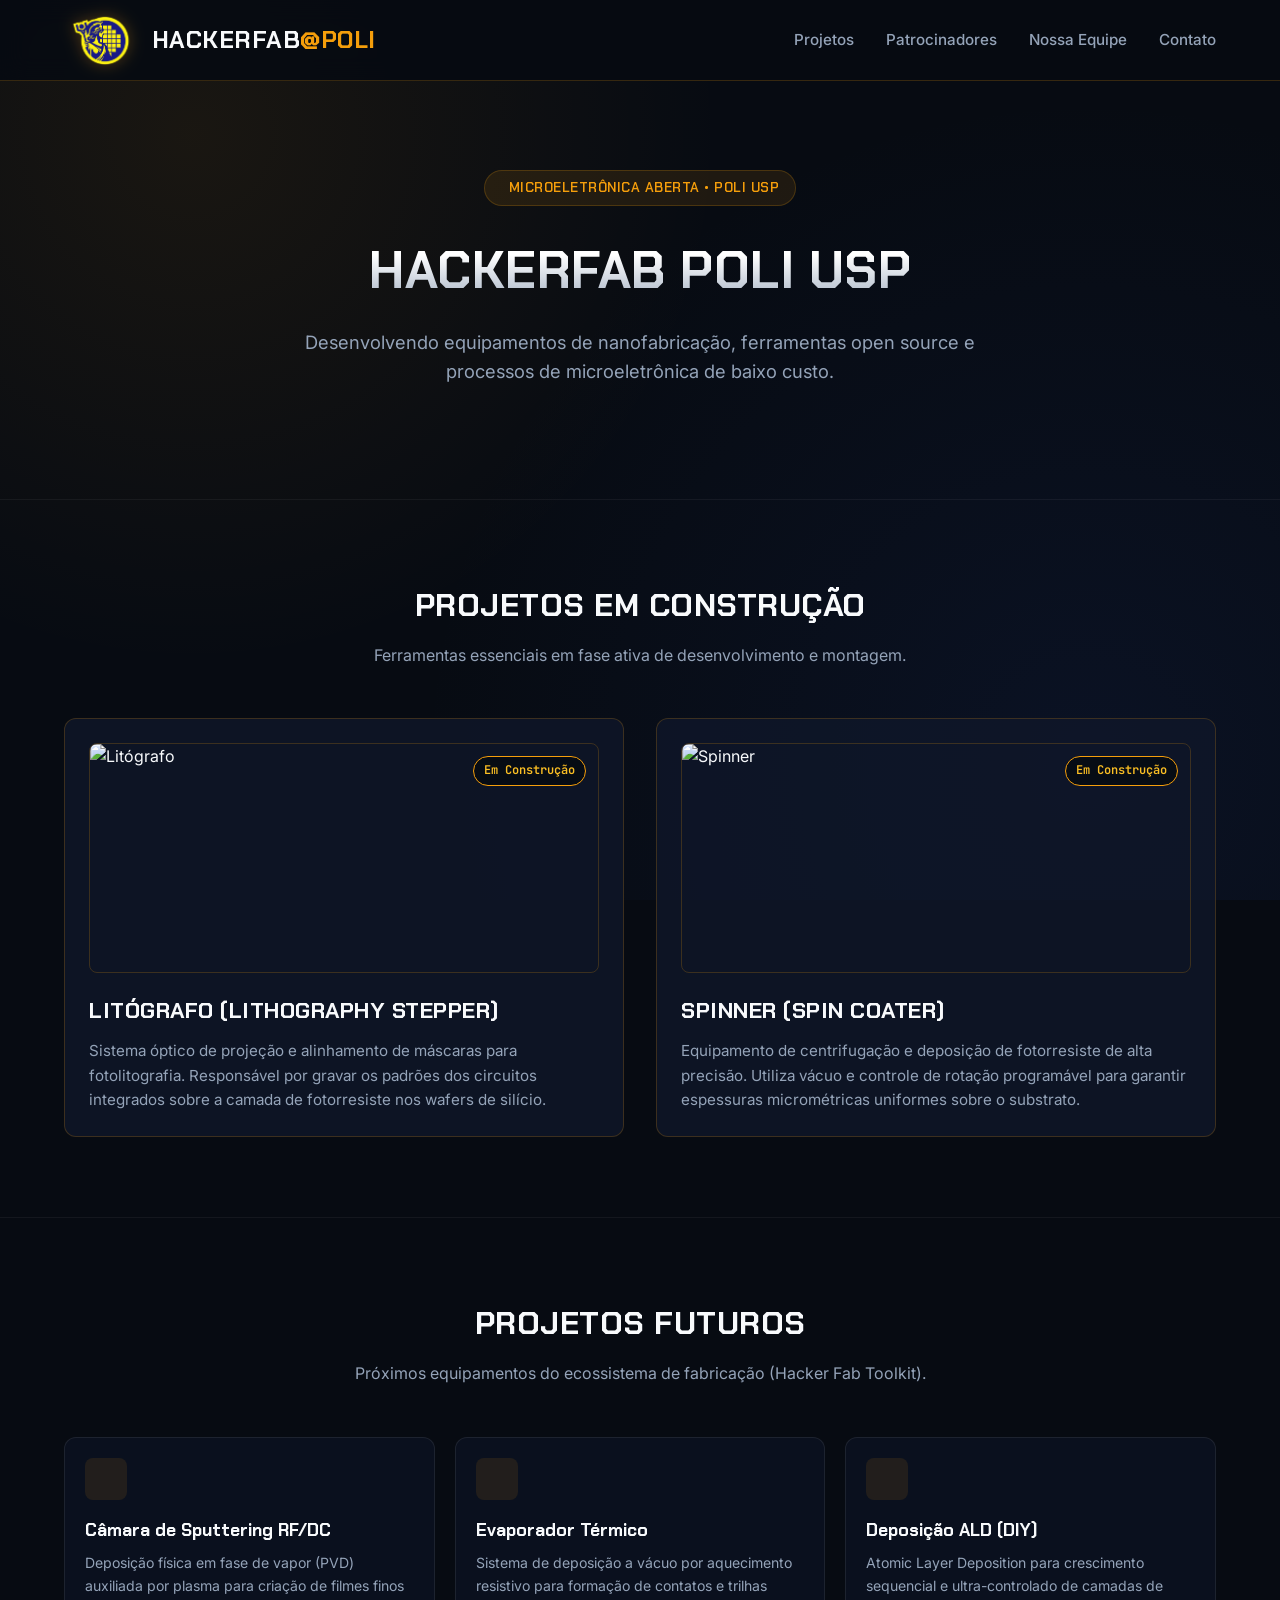
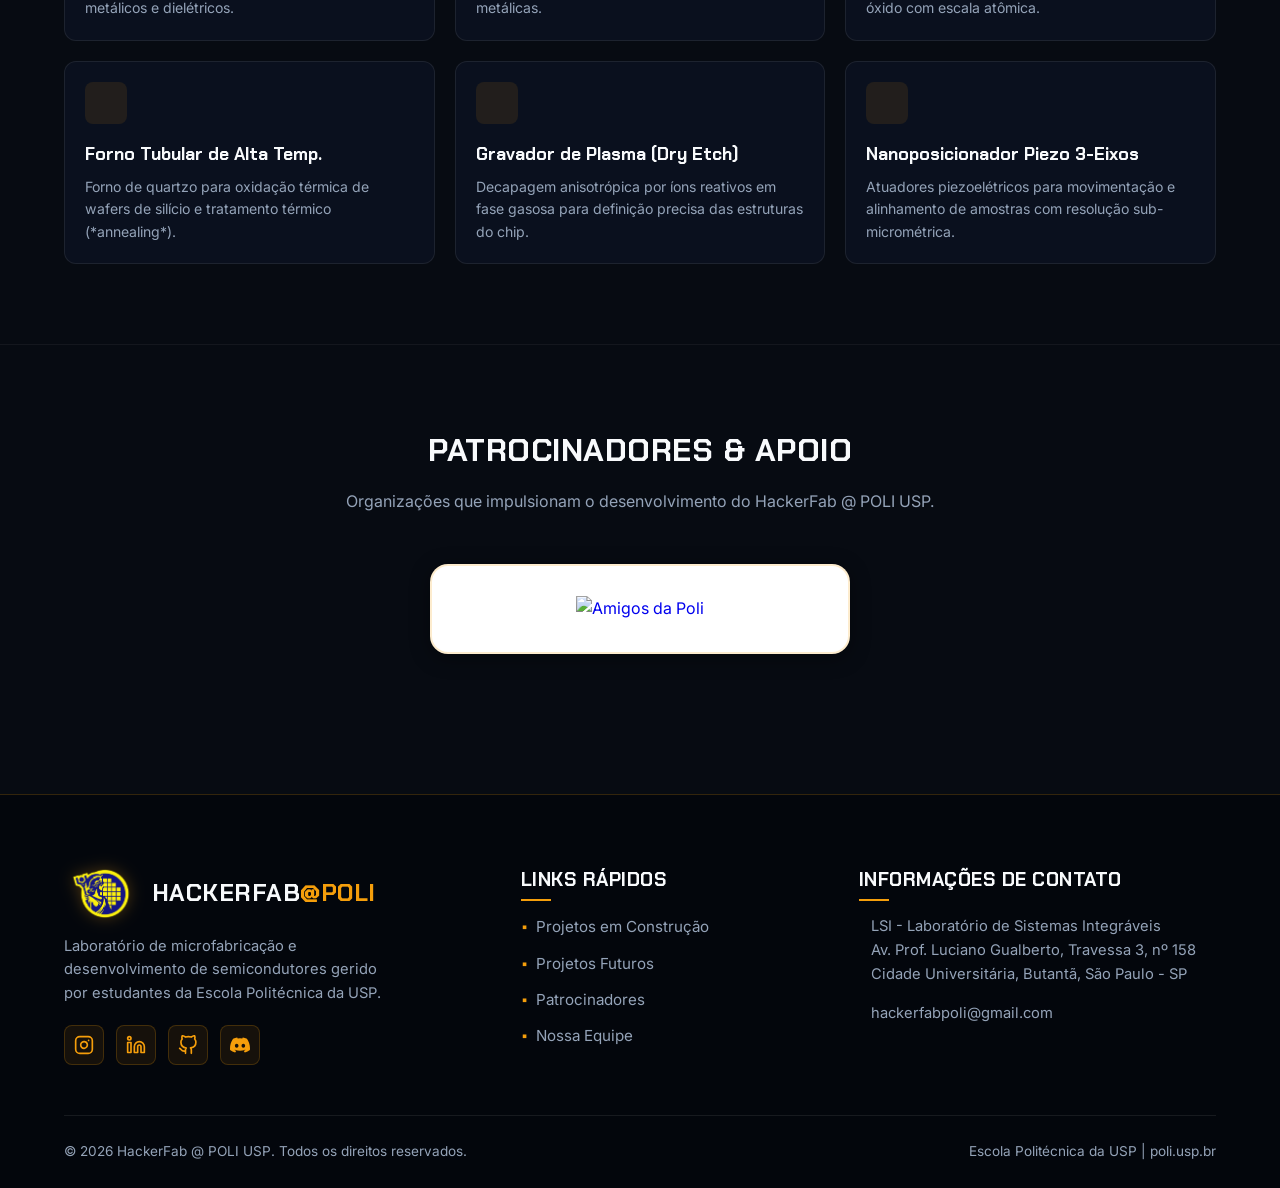
==== index.html @ ddbb8c09 "Add files via upload" ====
<!DOCTYPE html>
<html lang="pt-BR">
<head>
    <meta charset="UTF-8">
    <meta name="viewport" content="width=device-width, initial-scale=1.0">
    <title>HackerFab @ POLI USP | Microeletrônica Aberta</title>

    <!-- Fontes do Google: Chakra Petch + Inter + JetBrains Mono -->
    <link rel="preconnect" href="https://fonts.googleapis.com">
    <link rel="preconnect" href="https://fonts.gstatic.com" crossorigin>
    <link href="https://fonts.googleapis.com/css2?family=Chakra+Petch:wght@500;600;700&family=Inter:wght@300;400;500;600;700&family=JetBrains+Mono:wght@400;600&display=swap" rel="stylesheet">

    <!-- Lucide Icons (para ícones gerais) -->
    <script src="https://unpkg.com/lucide@latest"></script>

    <style>
        :root {
            --bg-primary: #070b12;
            --bg-card: rgba(15, 23, 42, 0.8);
            --bg-card-hover: rgba(26, 38, 61, 0.95);
            --gold-primary: #f59e0b;
            --gold-light: #fbbf24;
            --gold-glow: rgba(245, 158, 11, 0.25);
            --text-main: #f8fafc;
            --text-muted: #94a3b8;
            --border-color: rgba(245, 158, 11, 0.2);
            --border-bright: rgba(245, 158, 11, 0.6);
            --radius: 12px;
            --font-mono: 'JetBrains Mono', monospace;
        }

        .hero-title, .logo-text, .section-title, .card-title, .badge, .footer-title {
            font-family: 'Chakra Petch', sans-serif !important;
            text-transform: uppercase;
            letter-spacing: 0.5px;
        }

        * {
            margin: 0;
            padding: 0;
            box-sizing: border-box;
            scroll-behavior: smooth;
        }

        body {
            background-color: var(--bg-primary);
            color: var(--text-main);
            font-family: 'Inter', sans-serif;
            line-height: 1.6;
            overflow-x: hidden;
            background-image: 
                radial-gradient(circle at 15% 15%, rgba(245, 158, 11, 0.08) 0%, transparent 40%),
                radial-gradient(circle at 85% 85%, rgba(30, 58, 138, 0.15) 0%, transparent 50%);
            background-attachment: fixed;
        }

        .container {
            max-width: 1200px;
            margin: 0 auto;
            padding: 0 24px;
        }

        /* Header e Navbar */
        header {
            position: fixed;
            top: 0;
            left: 0;
            right: 0;
            z-index: 9999;
            background: rgba(7, 11, 18, 0.95);
            backdrop-filter: blur(12px);
            border-bottom: 1px solid var(--border-color);
        }

        nav {
            display: flex;
            justify-content: space-between;
            align-items: center;
            height: 80px;
        }

        .logo-text {
            font-size: 1.5rem;
            font-weight: 700;
            color: var(--text-main);
            text-decoration: none;
            display: flex;
            align-items: center;
            gap: 12px;
        }

        .logo-img {
            height: 56px;
            width: auto;
            object-fit: contain;
            mix-blend-mode: screen;
            filter: drop-shadow(0 0 8px rgba(245, 158, 11, 0.3));
        }

        .brand-name {
            display: inline-flex;
            align-items: center;
            white-space: nowrap;
        }

        .brand-name span { 
            color: var(--gold-primary); 
        }

        .nav-links {
            display: flex;
            gap: 32px;
            list-style: none;
        }

        .nav-links a {
            color: var(--text-muted);
            text-decoration: none;
            font-weight: 500;
            font-size: 0.95rem;
            transition: color 0.3s;
        }

        .nav-links a:hover, .nav-links a.active {
            color: var(--gold-primary);
        }

        .mobile-toggle {
            display: none;
            background: rgba(245, 158, 11, 0.1);
            border: 1px solid var(--border-color);
            color: var(--gold-primary);
            padding: 8px 12px;
            border-radius: 6px;
            cursor: pointer;
        }

        /* Hero */
        .hero {
            padding: 170px 0 80px;
            text-align: center;
        }

        .badge {
            display: inline-flex;
            align-items: center;
            gap: 8px;
            padding: 6px 16px;
            background: rgba(245, 158, 11, 0.1);
            border: 1px solid var(--border-color);
            border-radius: 50px;
            color: var(--gold-primary);
            font-size: 0.85rem;
            font-weight: 600;
            margin-bottom: 24px;
        }

        .hero-title {
            font-size: 3.2rem;
            font-weight: 700;
            margin-bottom: 16px;
            background: linear-gradient(180deg, #ffffff 30%, #94a3b8 100%);
            -webkit-background-clip: text;
            -webkit-text-fill-color: transparent;
        }

        .hero-subtitle {
            font-size: 1.15rem;
            color: var(--text-muted);
            max-width: 700px;
            margin: 0 auto 32px;
        }

        /* Seções */
        .section {
            padding: 80px 0;
            border-top: 1px solid rgba(255, 255, 255, 0.05);
        }

        .section-header {
            text-align: center;
            margin-bottom: 50px;
        }

        .section-title {
            font-size: 2rem;
            color: var(--text-main);
            margin-bottom: 12px;
        }

        /* Projetos em Construção */
        .projects-grid {
            display: grid;
            grid-template-columns: repeat(auto-fit, minmax(360px, 1fr));
            gap: 32px;
        }

        .project-card {
            background: var(--bg-card);
            border: 1px solid var(--border-color);
            border-radius: var(--radius);
            padding: 24px;
            transition: all 0.3s ease;
            display: flex;
            flex-direction: column;
        }

        .project-card:hover {
            border-color: var(--gold-primary);
            transform: translateY(-5px);
            background: var(--bg-card-hover);
            box-shadow: 0 10px 30px rgba(0, 0, 0, 0.5), 0 0 15px rgba(245, 158, 11, 0.15);
        }

        .project-img-wrapper {
            width: 100%;
            height: 230px;
            border-radius: 8px;
            overflow: hidden;
            margin-bottom: 20px;
            border: 1px solid var(--border-color);
            position: relative;
        }

        .project-img {
            width: 100%;
            height: 100%;
            object-fit: cover;
            transition: transform 0.4s ease;
        }

        .project-card:hover .project-img {
            transform: scale(1.06);
        }

        .status-tag {
            position: absolute;
            top: 12px;
            right: 12px;
            background: rgba(7, 11, 18, 0.85);
            backdrop-filter: blur(8px);
            border: 1px solid var(--gold-primary);
            color: var(--gold-light);
            font-size: 0.75rem;
            font-weight: 600;
            padding: 4px 10px;
            border-radius: 20px;
            font-family: var(--font-mono);
        }

        .card-title {
            font-size: 1.4rem;
            color: var(--text-main);
            margin-bottom: 10px;
        }

        .card-desc {
            color: var(--text-muted);
            font-size: 0.95rem;
            line-height: 1.6;
        }

        /* Projetos Futuros Grid */
        .future-grid {
            display: grid;
            grid-template-columns: repeat(auto-fit, minmax(280px, 1fr));
            gap: 20px;
        }

        .future-card {
            background: rgba(15, 23, 42, 0.5);
            border: 1px solid rgba(255, 255, 255, 0.08);
            border-radius: var(--radius);
            padding: 20px;
            transition: all 0.3s ease;
        }

        .future-card:hover {
            border-color: var(--gold-primary);
            background: var(--bg-card);
            transform: translateY(-3px);
        }

        .future-icon {
            width: 42px;
            height: 42px;
            border-radius: 8px;
            background: rgba(245, 158, 11, 0.1);
            color: var(--gold-primary);
            display: flex;
            align-items: center;
            justify-content: center;
            margin-bottom: 16px;
        }

        .future-card h4 {
            font-size: 1.1rem;
            color: var(--text-main);
            margin-bottom: 8px;
            font-family: 'Chakra Petch', sans-serif;
        }

        .future-card p {
            font-size: 0.88rem;
            color: var(--text-muted);
        }

        /* Seção Patrocinadores */
        .sponsors-container {
            display: flex;
            justify-content: center;
            align-items: center;
        }

        .sponsor-card {
            background: #ffffff;
            border: 2px solid var(--border-color);
            border-radius: 18px;
            padding: 30px 48px;
            display: inline-flex;
            align-items: center;
            justify-content: center;
            text-decoration: none;
            transition: all 0.4s ease;
            box-shadow: 0 4px 20px rgba(0, 0, 0, 0.4);
            max-width: 420px;
            width: 100%;
        }

        .sponsor-card:hover {
            border-color: var(--gold-primary);
            transform: translateY(-6px) scale(1.02);
            box-shadow: 0 12px 35px rgba(245, 158, 11, 0.25);
        }

        .sponsor-logo {
            max-width: 100%;
            height: auto;
            max-height: 100px;
            object-fit: contain;
        }

        /* Rodapé Estilo HackerFab */
        footer {
            border-top: 1px solid var(--border-color);
            background: #03060c;
            padding: 70px 0 25px;
            margin-top: 60px;
            position: relative;
        }

        .footer-grid {
            display: grid;
            grid-template-columns: 1.4fr 1fr 1.2fr;
            gap: 40px;
            margin-bottom: 50px;
        }

        .footer-col .brand-desc {
            color: var(--text-muted);
            font-size: 0.92rem;
            margin-top: 14px;
            max-width: 320px;
            line-height: 1.6;
        }

        /* Botões de Redes Sociais com SVGs */
        .social-links {
            display: flex;
            gap: 12px;
            margin-top: 20px;
        }

        .social-btn {
            display: inline-flex;
            align-items: center;
            justify-content: center;
            width: 40px;
            height: 40px;
            border-radius: 8px;
            background: rgba(245, 158, 11, 0.08);
            border: 1px solid var(--border-color);
            color: var(--gold-primary);
            text-decoration: none;
            transition: all 0.3s ease;
        }

        .social-btn:hover {
            background: var(--gold-primary);
            color: var(--bg-primary);
            border-color: var(--gold-primary);
            transform: translateY(-3px);
            box-shadow: 0 4px 12px var(--gold-glow);
        }

        .social-btn svg {
            width: 20px;
            height: 20px;
        }

        .footer-title {
            font-size: 1.2rem;
            color: var(--text-main);
            margin-bottom: 20px;
            position: relative;
            display: inline-block;
        }

        .footer-title::after {
            content: '';
            position: absolute;
            left: 0;
            bottom: -6px;
            width: 30px;
            height: 2px;
            background: var(--gold-primary);
        }

        .footer-links {
            list-style: none;
            display: flex;
            flex-direction: column;
            gap: 12px;
        }

        .footer-links a {
            color: var(--text-muted);
            text-decoration: none;
            font-size: 0.95rem;
            transition: all 0.2s ease;
            display: flex;
            align-items: center;
            gap: 8px;
        }

        .footer-links a:hover {
            color: var(--gold-light);
            transform: translateX(4px);
        }

        .footer-links .bullet {
            color: var(--gold-primary);
            font-size: 0.8rem;
        }

        .footer-contact-list {
            list-style: none;
            display: flex;
            flex-direction: column;
            gap: 16px;
        }

        .footer-contact-list li {
            display: flex;
            align-items: flex-start;
            gap: 12px;
            color: var(--text-muted);
            font-size: 0.92rem;
        }

        .footer-contact-list i {
            color: var(--gold-primary);
            margin-top: 3px;
            flex-shrink: 0;
        }

        .footer-contact-list a {
            color: var(--text-muted);
            text-decoration: none;
            transition: color 0.2s;
        }

        .footer-contact-list a:hover {
            color: var(--gold-light);
        }

        .footer-bottom {
            padding-top: 25px;
            border-top: 1px solid rgba(255, 255, 255, 0.08);
            display: flex;
            justify-content: space-between;
            align-items: center;
            color: var(--text-muted);
            font-size: 0.85rem;
            flex-wrap: wrap;
            gap: 12px;
        }

        .footer-bottom a {
            color: var(--text-muted);
            text-decoration: none;
            transition: color 0.2s;
        }

        .footer-bottom a:hover {
            color: var(--gold-primary);
        }

        @media (max-width: 900px) {
            .footer-grid {
                grid-template-columns: 1fr;
                gap: 36px;
            }
            .footer-bottom {
                flex-direction: column;
                text-align: center;
            }
        }

        @media (max-width: 768px) {
            .hero-title { font-size: 2.2rem; }
            .mobile-toggle { display: flex; }
            .projects-grid { grid-template-columns: 1fr; }
            .nav-links {
                display: none;
                position: absolute;
                top: 80px;
                left: 0;
                right: 0;
                background: rgba(7, 11, 18, 0.98);
                border-bottom: 1px solid var(--border-color);
                flex-direction: column;
                padding: 24px;
                gap: 20px;
                text-align: center;
            }
            .nav-links.active { display: flex; }
        }
    </style>
</head>
<body>

    <!-- Header / Navbar -->
    <header>
        <div class="container">
            <nav>
                <a href="index.html" class="logo-text">
                    <img src="logo.png" alt="HackerFab Logo" class="logo-img">
                    <span class="brand-name">HACKERFAB<span>@POLI</span></span>
                </a>

                <button class="mobile-toggle" id="mobileToggle" aria-label="Abrir menu">
                    <i data-lucide="menu"></i>
                </button>

                <ul class="nav-links" id="navLinks">
                    <li><a href="#projetos">Projetos</a></li>
                    <li><a href="#patrocinadores">Patrocinadores</a></li>
                    <li><a href="equipe.html">Nossa Equipe</a></li>
                    <li><a href="#contato">Contato</a></li>
                </ul>
            </nav>
        </div>
    </header>

    <!-- Hero -->
    <section class="hero">
        <div class="container">
            <div class="badge">
                <i data-lucide="cpu" size="16"></i> Microeletrônica Aberta • Poli USP
            </div>
            <h1 class="hero-title">HACKERFAB POLI USP</h1>
            <p class="hero-subtitle">
                Desenvolvendo equipamentos de nanofabricação, ferramentas open source e processos de microeletrônica de baixo custo.
            </p>
        </div>
    </section>

    <!-- Seção: Projetos em Construção -->
    <section class="section" id="projetos">
        <div class="container">
            <div class="section-header">
                <h2 class="section-title">Projetos em Construção</h2>
                <p style="color: var(--text-muted);">Ferramentas essenciais em fase ativa de desenvolvimento e montagem.</p>
            </div>

            <div class="projects-grid">
                <!-- Litógrafo -->
                <div class="project-card">
                    <div class="project-img-wrapper">
                        <span class="status-tag">Em Construção</span>
                        <img src="https://images.unsplash.com/photo-1518770660439-4636190af475?auto=format&fit=crop&w=800&q=80" alt="Litógrafo" class="project-img">
                    </div>
                    <h3 class="card-title">Litógrafo (Lithography Stepper)</h3>
                    <p class="card-desc">
                        Sistema óptico de projeção e alinhamento de máscaras para fotolitografia. Responsável por gravar os padrões dos circuitos integrados sobre a camada de fotorresiste nos wafers de silício.
                    </p>
                </div>

                <!-- Spinner -->
                <div class="project-card">
                    <div class="project-img-wrapper">
                        <span class="status-tag">Em Construção</span>
                        <img src="https://images.unsplash.com/photo-1581092160607-ee22621dd758?auto=format&fit=crop&w=800&q=80" alt="Spinner" class="project-img">
                    </div>
                    <h3 class="card-title">Spinner (Spin Coater)</h3>
                    <p class="card-desc">
                        Equipamento de centrifugação e deposição de fotorresiste de alta precisão. Utiliza vácuo e controle de rotação programável para garantir espessuras micrométricas uniformes sobre o substrato.
                    </p>
                </div>
            </div>
        </div>
    </section>

    <!-- Seção: Projetos Futuros -->
    <section class="section" id="futuros">
        <div class="container">
            <div class="section-header">
                <h2 class="section-title">Projetos Futuros</h2>
                <p style="color: var(--text-muted);">Próximos equipamentos do ecossistema de fabricação (Hacker Fab Toolkit).</p>
            </div>

            <div class="future-grid">
                <div class="future-card">
                    <div class="future-icon"><i data-lucide="zap"></i></div>
                    <h4>Câmara de Sputtering RF/DC</h4>
                    <p>Deposição física em fase de vapor (PVD) auxiliada por plasma para criação de filmes finos metálicos e dielétricos.</p>
                </div>

                <div class="future-card">
                    <div class="future-icon"><i data-lucide="flame"></i></div>
                    <h4>Evaporador Térmico</h4>
                    <p>Sistema de deposição a vácuo por aquecimento resistivo para formação de contatos e trilhas metálicas.</p>
                </div>

                <div class="future-card">
                    <div class="future-icon"><i data-lucide="layers"></i></div>
                    <h4>Deposição ALD (DIY)</h4>
                    <p>Atomic Layer Deposition para crescimento sequencial e ultra-controlado de camadas de óxido com escala atômica.</p>
                </div>

                <div class="future-card">
                    <div class="future-icon"><i data-lucide="thermometer"></i></div>
                    <h4>Forno Tubular de Alta Temp.</h4>
                    <p>Forno de quartzo para oxidação térmica de wafers de silício e tratamento térmico (*annealing*).</p>
                </div>

                <div class="future-card">
                    <div class="future-icon"><i data-lucide="sparkles"></i></div>
                    <h4>Gravador de Plasma (Dry Etch)</h4>
                    <p>Decapagem anisotrópica por íons reativos em fase gasosa para definição precisa das estruturas do chip.</p>
                </div>

                <div class="future-card">
                    <div class="future-icon"><i data-lucide="move-3d"></i></div>
                    <h4>Nanoposicionador Piezo 3-Eixos</h4>
                    <p>Atuadores piezoelétricos para movimentação e alinhamento de amostras com resolução sub-micrométrica.</p>
                </div>
            </div>
        </div>
    </section>

    <!-- Seção: Patrocinadores -->
    <section class="section" id="patrocinadores">
        <div class="container">
            <div class="section-header">
                <h2 class="section-title">Patrocinadores & Apoio</h2>
                <p style="color: var(--text-muted);">Organizações que impulsionam o desenvolvimento do HackerFab @ POLI USP.</p>
            </div>

            <div class="sponsors-container">
                <a href="https://amigosdapoli.com.br/" target="_blank" rel="noopener noreferrer" class="sponsor-card" title="Visitar site oficial da Amigos da Poli">
                    <img src="https://static.wixstatic.com/media/70b856_aeb27a999985470faaabcd7361647682~mv2.png" alt="Amigos da Poli" class="sponsor-logo">
                </a>
            </div>
        </div>
    </section>

    <!-- Rodapé Estilo HackerFab -->
    <footer id="contato">
        <div class="container">
            <div class="footer-grid">
                <div class="footer-col">
                    <a href="index.html" class="logo-text">
                        <img src="logo.png" alt="HackerFab Logo" class="logo-img">
                        <span class="brand-name">HACKERFAB<span>@POLI</span></span>
                    </a>
                    <p class="brand-desc">
                        Laboratório de microfabricação e desenvolvimento de semicondutores gerido por estudantes da Escola Politécnica da USP.
                    </p>

                    <!-- Botões de Redes Sociais com SVGs diretos -->
                    <div class="social-links">
                        <!-- Instagram -->
                        <a href="https://www.instagram.com/hackerfab_poli" target="_blank" rel="noopener noreferrer" class="social-btn" aria-label="Instagram" title="Instagram">
                            <svg viewBox="0 0 24 24" fill="none" stroke="currentColor" stroke-width="2" stroke-linecap="round" stroke-linejoin="round">
                                <rect x="2" y="2" width="20" height="20" rx="5" ry="5"></rect>
                                <path d="M16 11.37A4 4 0 1 1 12.63 8 4 4 0 0 1 16 11.37z"></path>
                                <line x1="17.5" y1="6.5" x2="17.51" y2="6.5"></line>
                            </svg>
                        </a>

                        <!-- LinkedIn -->
                        <a href="https://linkedin.com" target="_blank" rel="noopener noreferrer" class="social-btn" aria-label="LinkedIn" title="LinkedIn">
                            <svg viewBox="0 0 24 24" fill="none" stroke="currentColor" stroke-width="2" stroke-linecap="round" stroke-linejoin="round">
                                <path d="M16 8a6 6 0 0 1 6 6v7h-4v-7a2 2 0 0 0-2-2 2 2 0 0 0-2 2v7h-4v-7a6 6 0 0 1 6-6z"></path>
                                <rect x="2" y="9" width="4" height="12"></rect>
                                <circle cx="4" cy="4" r="2"></circle>
                            </svg>
                        </a>

                        <!-- GitHub -->
                        <a href="https://github.com/hacker-fab" target="_blank" rel="noopener noreferrer" class="social-btn" aria-label="GitHub" title="GitHub">
                            <svg viewBox="0 0 24 24" fill="none" stroke="currentColor" stroke-width="2" stroke-linecap="round" stroke-linejoin="round">
                                <path d="M9 19c-5 1.5-5-2.5-7-3m14 6v-3.87a3.37 3.37 0 0 0-.94-2.61c3.14-.35 6.44-1.54 6.44-7A5.44 5.44 0 0 0 20 4.77 5.07 5.07 0 0 0 19.91 1S18.73.65 16 2.48a13.38 13.38 0 0 0-7 0C6.27.65 5.09 1 5.09 1A5.07 5.07 0 0 0 5 4.77a5.44 5.44 0 0 0-1.5 3.78c0 5.42 3.3 6.61 6.44 7A3.37 3.37 0 0 0 9 18.13V22"></path>
                            </svg>
                        </a>

                        <!-- Discord -->
                        <a href="https://discord.gg/yFaW3Zs4aP" target="_blank" rel="noopener noreferrer" class="social-btn" aria-label="Discord" title="Discord">
                            <svg viewBox="0 0 24 24" fill="currentColor">
                                <path d="M20.317 4.37a19.791 19.791 0 0 0-4.885-1.515.074.074 0 0 0-.079.037c-.21.375-.444.864-.608 1.25a18.27 18.27 0 0 0-5.487 0 12.64 12.64 0 0 0-.617-1.25.077.077 0 0 0-.079-.037A19.736 19.736 0 0 0 3.677 4.37a.07.07 0 0 0-.032.027C.533 9.046-.32 13.58.099 18.057a.082.082 0 0 0 .031.057 19.9 19.9 0 0 0 5.993 3.03.078.078 0 0 0 .084-.028c.462-.63.874-1.295 1.226-1.994.021-.041.001-.09-.041-.106a13.107 13.107 0 0 1-1.872-.892.077.077 0 0 1-.008-.128 10.2 10.2 0 0 0 .372-.292.074.074 0 0 1 .077-.01c3.928 1.793 8.18 1.793 12.061 0a.074.074 0 0 1 .078.01c.12.098.246.198.373.292a.077.077 0 0 1-.006.127 12.299 12.299 0 0 1-1.873.892.077.077 0 0 0-.041.107c.36.698.772 1.362 1.225 1.993a.076.076 0 0 0 .084.028 19.839 19.839 0 0 0 6.002-3.03.077.077 0 0 0 .032-.054c.5-5.177-.838-9.674-3.549-13.66a.061.061 0 0 0-.031-.028zM8.02 15.33c-1.183 0-2.157-1.085-2.157-2.419 0-1.333.956-2.419 2.157-2.419 1.21 0 2.176 1.096 2.157 2.42 0 1.333-.956 2.418-2.157 2.418zm7.975 0c-1.183 0-2.157-1.085-2.157-2.419 0-1.333.955-2.419 2.157-2.419 1.21 0 2.176 1.096 2.157 2.42 0 1.333-.946 2.418-2.157 2.418z"/>
                            </svg>
                        </a>
                    </div>
                </div>

                <div class="footer-col">
                    <h4 class="footer-title">Links Rápidos</h4>
                    <ul class="footer-links">
                        <li><a href="#projetos"><span class="bullet">▪</span> Projetos em Construção</a></li>
                        <li><a href="#futuros"><span class="bullet">▪</span> Projetos Futuros</a></li>
                        <li><a href="#patrocinadores"><span class="bullet">▪</span> Patrocinadores</a></li>
                        <li><a href="equipe.html"><span class="bullet">▪</span> Nossa Equipe</a></li>
                    </ul>
                </div>

                <div class="footer-col">
                    <h4 class="footer-title">Informações de Contato</h4>
                    <ul class="footer-contact-list">
                        <li>
                            <i data-lucide="map-pin" size="20"></i>
                            <span>
                               LSI - Laboratório de Sistemas Integráveis<br>
                               Av. Prof. Luciano Gualberto, Travessa 3, nº 158<br>
                               Cidade Universitária, Butantã, São Paulo - SP
                            </span>
                        </li>
                        <li>
                            <i data-lucide="mail" size="18"></i>
                            <a href="mailto:hackerfab.poli@usp.br">hackerfabpoli@gmail.com</a>
                        </li>
                    </ul>
                </div>
            </div>

            <div class="footer-bottom">
                <p>© 2026 HackerFab @ POLI USP. Todos os direitos reservados.</p>
                <a href="https://www.poli.usp.br" target="_blank" rel="noopener noreferrer">
                    Escola Politécnica da USP | poli.usp.br
                </a>
            </div>
        </div>
    </footer>

    <script>
        lucide.createIcons();

        const mobileToggle = document.getElementById('mobileToggle');
        const navLinks = document.getElementById('navLinks');

        if (mobileToggle && navLinks) {
            mobileToggle.addEventListener('click', () => {
                navLinks.classList.toggle('active');
            });

            navLinks.querySelectorAll('a').forEach(link => {
                link.addEventListener('click', () => {
                    navLinks.classList.remove('active');
                });
            });
        }
    </script>
</body>
</html>
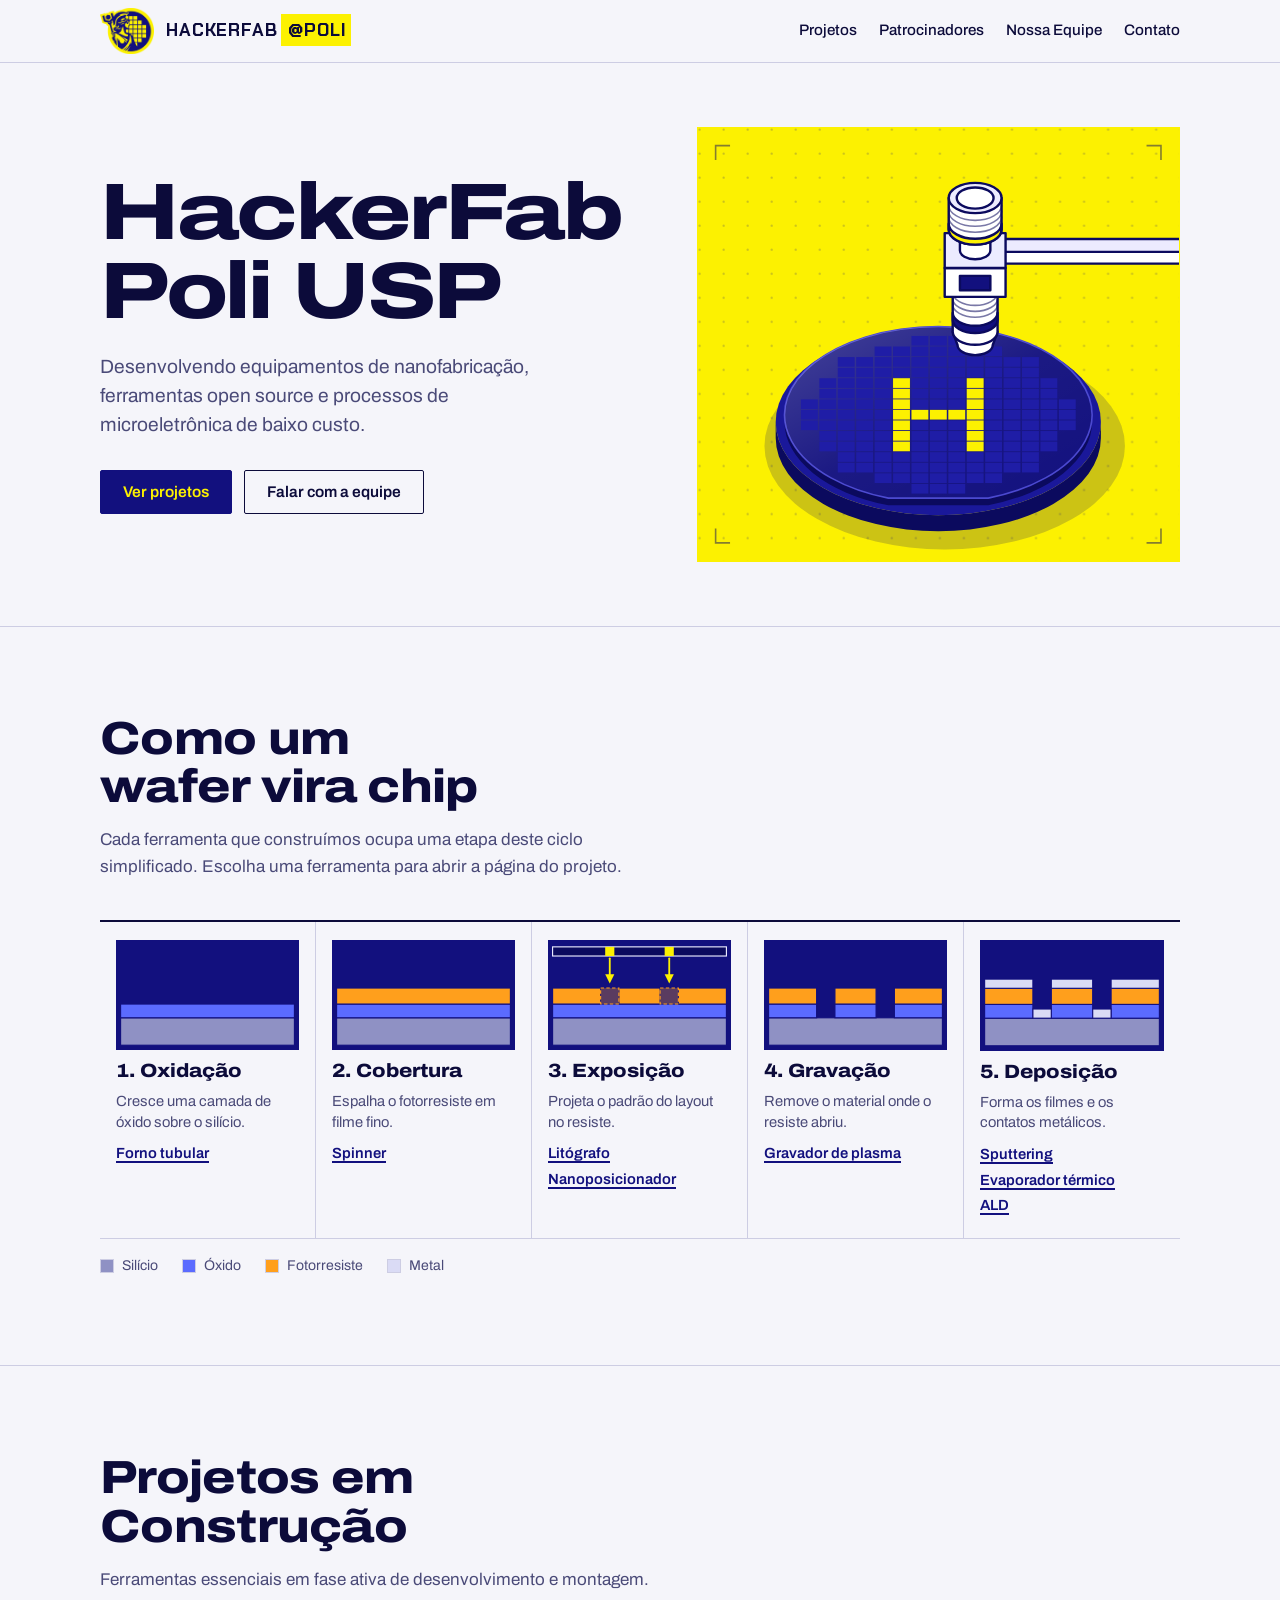
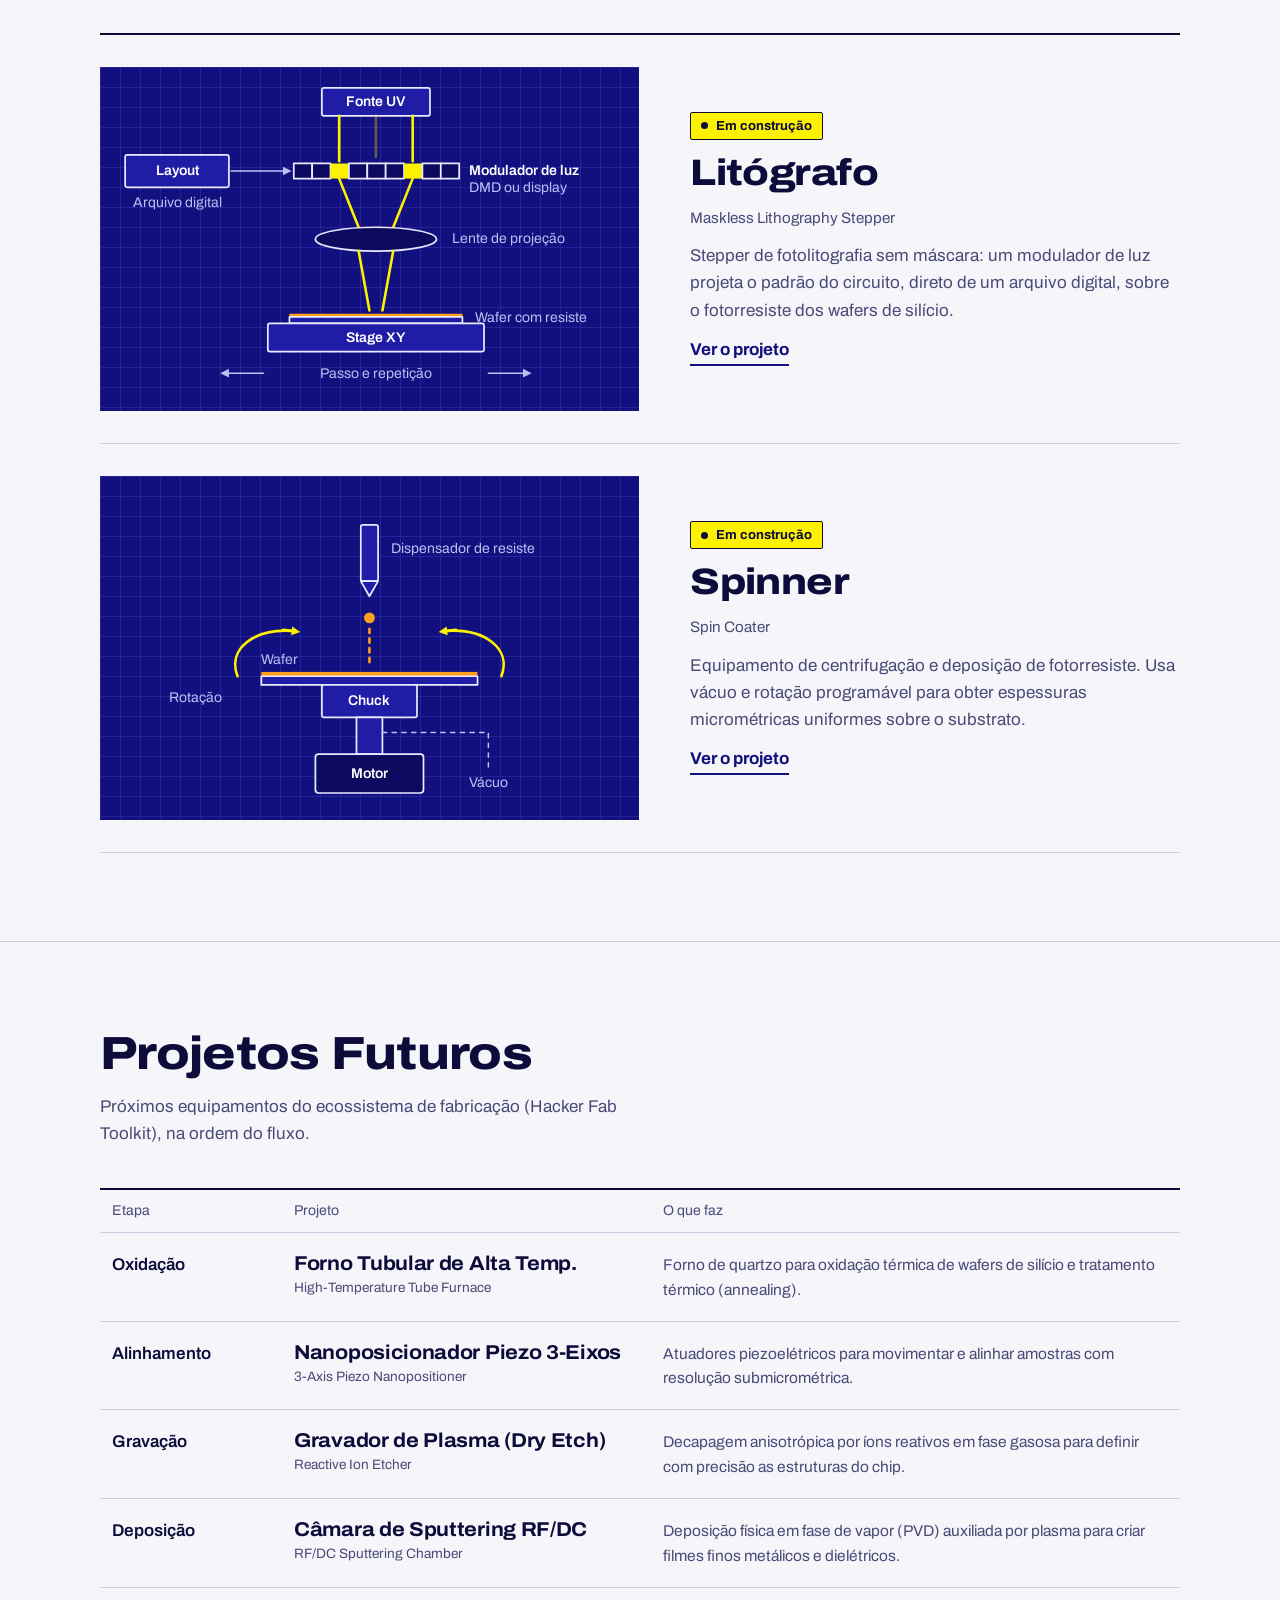
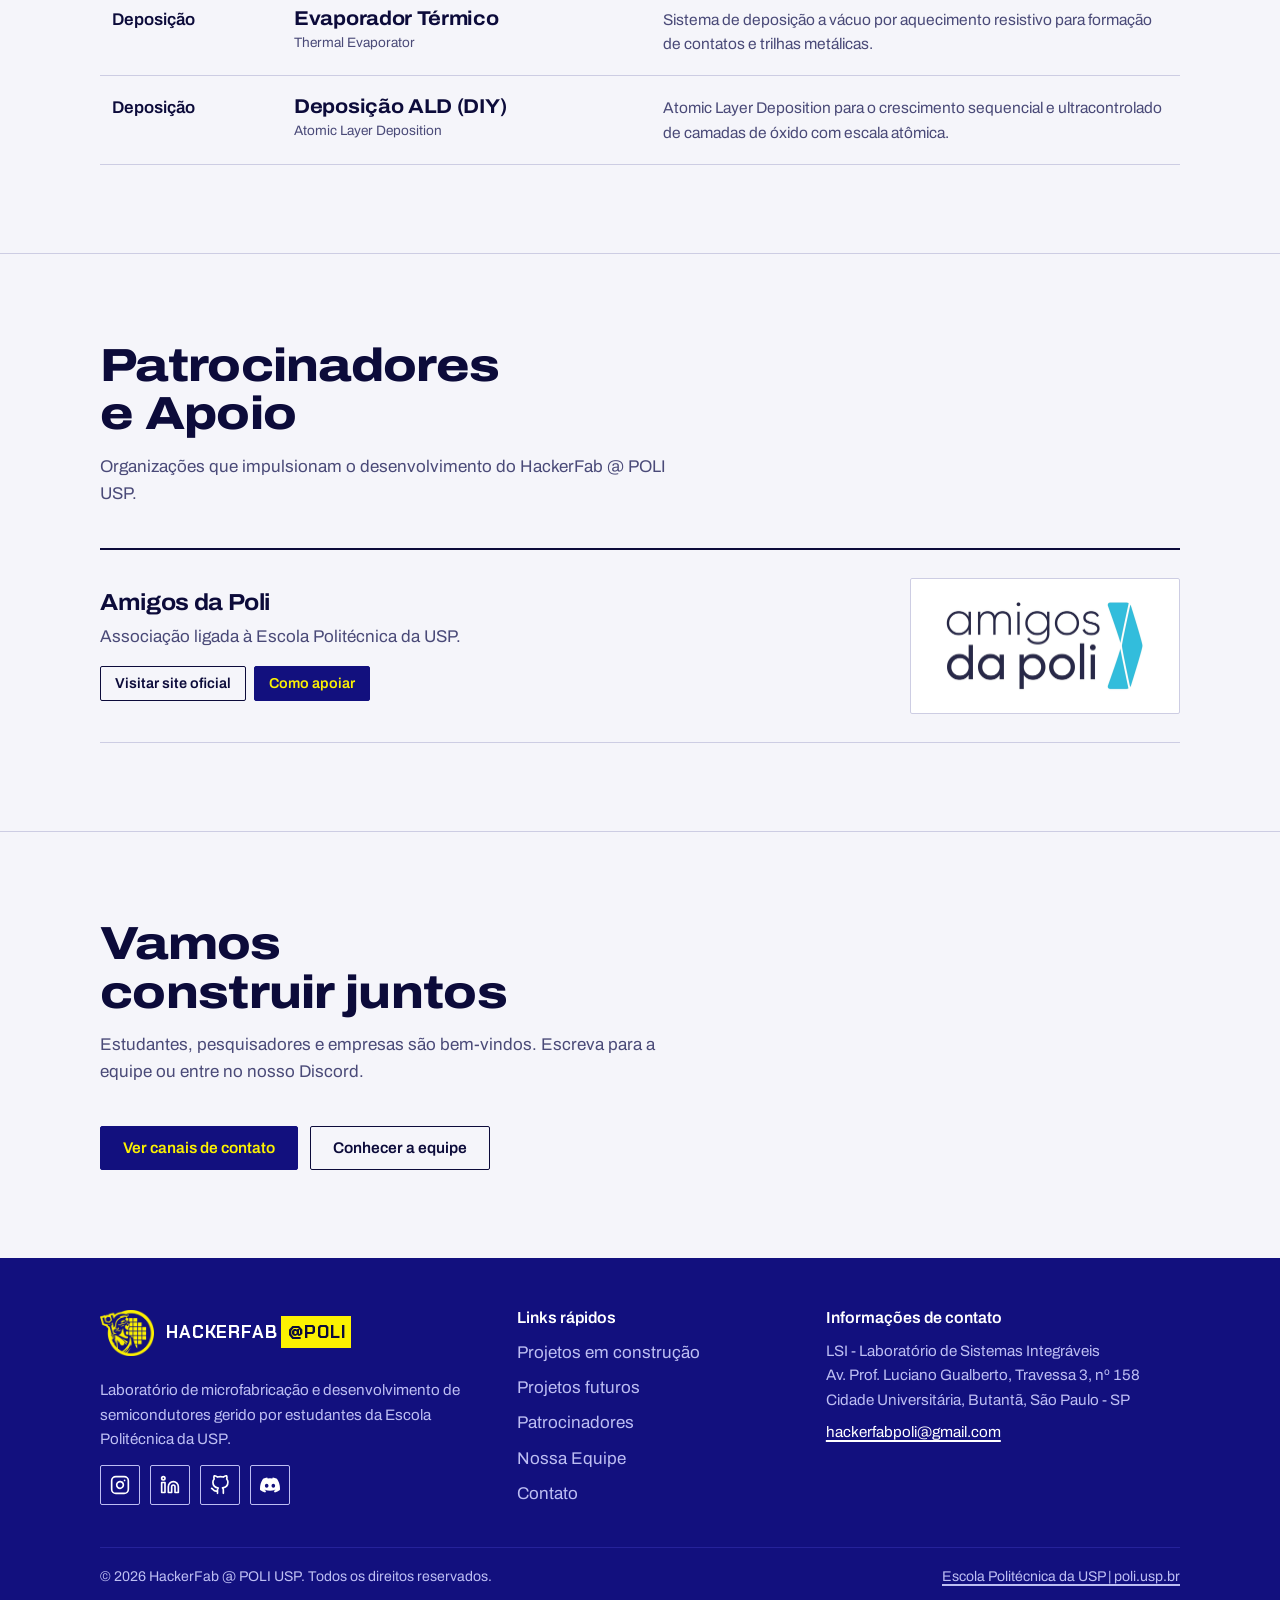
==== commit 211d69f9: "Add files via upload" ====
--- a/index.html
+++ b/index.html
@@ -1,775 +1,147 @@
-<!DOCTYPE html>
-<html lang="pt-BR">
-<head>
-    <meta charset="UTF-8">
-    <meta name="viewport" content="width=device-width, initial-scale=1.0">
-    <title>HackerFab @ POLI USP | Microeletrônica Aberta</title>
+<!doctype html>
+<html lang="pt-BR"><head><meta charset="utf-8"><meta name="viewport" content="width=device-width, initial-scale=1">
+<title>HackerFab @ POLI USP | Microeletrônica Aberta</title><meta name="description" content="Microeletrônica aberta na Escola Politécnica da USP: equipamentos de nanofabricação, ferramentas open source e processos de baixo custo.">
+<link rel="preconnect" href="https://fonts.googleapis.com"><link rel="preconnect" href="https://fonts.gstatic.com" crossorigin>
+<link rel="icon" type="image/png" href="logo-mark.png">
+<link rel="stylesheet" href="https://fonts.googleapis.com/css2?family=Archivo:wdth,wght@62..125,100..900&family=Chakra+Petch:wght@600;700&display=swap"><link rel="stylesheet" href="style.css"></head>
+<body>
+<header class="topbar"><div class="wrap">
+  <a class="brand" href="index.html" aria-label="HackerFab@POLI, página inicial"><img src="logo-mark.png" alt="" width="54" height="46"><span>HackerFab<b>@POLI</b></span></a>
+  <nav class="nav" aria-label="Principal"><a href="index.html#projetos">Projetos</a><a href="patrocinadores.html">Patrocinadores</a><a href="equipe.html">Nossa Equipe</a><a href="contato.html">Contato</a></nav>
+</div></header>
+<main>
+<section class="hero"><div class="wrap">
+  <div><h1>HackerFab<br>Poli USP</h1>
+    <p class="lead">Desenvolvendo equipamentos de nanofabricação, ferramentas open source e processos de microeletrônica de baixo custo.</p>
+    <div class="cta"><a class="btn primary" href="#projetos">Ver projetos</a><a class="btn" href="contato.html">Falar com a equipe</a></div></div>
+  <figure class="hero-art"><svg class="hero-ill" viewBox="0 0 600 540" role="img" aria-label="Ilustração de um litógrafo: um wafer de silício sob a lente, em que os campos de exposição acendem para escrever, letra por letra, HACKERFAB@POLI" xmlns="http://www.w3.org/2000/svg">
+<defs>
+<pattern id="hi-dots" width="30" height="30" patternUnits="userSpaceOnUse"><circle class="hi-dot" cx="2" cy="2" r="1.4"/></pattern>
+<linearGradient id="hi-sheen" x1="0" y1="0" x2="1" y2="1"><stop offset="0" stop-color="#fff" stop-opacity=".22"/><stop offset=".5" stop-color="#fff" stop-opacity=".04"/><stop offset="1" stop-color="#fff" stop-opacity="0"/></linearGradient>
+<linearGradient id="hi-beam" x1="0" y1="0" x2="0" y2="1"><stop class="hi-bm" offset="0" stop-opacity=".18"/><stop class="hi-bm" offset="1" stop-opacity=".9"/></linearGradient>
+<radialGradient id="hi-halo"><stop class="hi-bm" offset="0" stop-opacity=".7"/><stop class="hi-bm" offset="1" stop-opacity="0"/></radialGradient>
+</defs>
+<rect width="600" height="540" fill="url(#hi-dots)"/><path class="hi-mark" d="M22 40V22H40"/><path class="hi-mark" d="M578 40V22H560"/><path class="hi-mark" d="M22 500V518H40"/><path class="hi-mark" d="M578 500V518H560"/>
+<g class="hi-move"><ellipse class="hi-shadow" cx="308" cy="397" rx="225" ry="129.1"/><path class="hi-chuck" d="M97 367A203 116.4 0 0 0 503 367V387A203 116.4 0 0 1 97 387Z"/><ellipse class="hi-chuck-top" cx="300" cy="367" rx="203" ry="116.4"/><path class="hi-wside" d="M108 358A192 110.1 0 0 0 237.6 462.1L362.4 462.1A192 110.1 0 0 0 492 358L492 367A192 110.1 0 0 1 362.4 471.1L237.6 471.1A192 110.1 0 0 1 108 367Z"/><path class="hi-wafer" d="M237.6 462.1A192 110.1 0 1 1 362.4 462.1Z"/><path d="M237.6 462.1A192 110.1 0 1 1 362.4 462.1Z" fill="url(#hi-sheen)"/><g class="hi-grid"><rect class="hi-die" x="266.5" y="259.6" width="21.1" height="12.1"/><rect class="hi-die" x="289.5" y="259.6" width="21.1" height="12.1"/><rect class="hi-die" x="312.5" y="259.6" width="21.1" height="12.1"/><rect class="hi-die" x="220.5" y="272.8" width="21.1" height="12.1"/><rect class="hi-die" x="243.5" y="272.8" width="21.1" height="12.1"/><rect class="hi-die" x="266.5" y="272.8" width="21.1" height="12.1"/><rect class="hi-die" x="289.5" y="272.8" width="21.1" height="12.1"/><rect class="hi-die" x="312.5" y="272.8" width="21.1" height="12.1"/><rect class="hi-die" x="335.5" y="272.8" width="21.1" height="12.1"/><rect class="hi-die" x="358.5" y="272.8" width="21.1" height="12.1"/><rect class="hi-die" x="174.5" y="286" width="21.1" height="12.1"/><rect class="hi-die" x="197.5" y="286" width="21.1" height="12.1"/><rect class="hi-die" x="220.5" y="286" width="21.1" height="12.1"/><rect class="hi-die" x="243.5" y="286" width="21.1" height="12.1"/><rect class="hi-die" x="266.5" y="286" width="21.1" height="12.1"/><rect class="hi-die" x="289.5" y="286" width="21.1" height="12.1"/><rect class="hi-die" x="312.5" y="286" width="21.1" height="12.1"/><rect class="hi-die" x="335.5" y="286" width="21.1" height="12.1"/><rect class="hi-die" x="358.5" y="286" width="21.1" height="12.1"/><rect class="hi-die" x="381.5" y="286" width="21.1" height="12.1"/><rect class="hi-die" x="404.5" y="286" width="21.1" height="12.1"/><rect class="hi-die" x="174.5" y="299.2" width="21.1" height="12.1"/><rect class="hi-die" x="197.5" y="299.2" width="21.1" height="12.1"/><rect class="hi-die" x="220.5" y="299.2" width="21.1" height="12.1"/><rect class="hi-die" x="243.5" y="299.2" width="21.1" height="12.1"/><rect class="hi-die" x="266.5" y="299.2" width="21.1" height="12.1"/><rect class="hi-die" x="289.5" y="299.2" width="21.1" height="12.1"/><rect class="hi-die" x="312.5" y="299.2" width="21.1" height="12.1"/><rect class="hi-die" x="335.5" y="299.2" width="21.1" height="12.1"/><rect class="hi-die" x="358.5" y="299.2" width="21.1" height="12.1"/><rect class="hi-die" x="381.5" y="299.2" width="21.1" height="12.1"/><rect class="hi-die" x="404.5" y="299.2" width="21.1" height="12.1"/><rect class="hi-die" x="151.5" y="312.4" width="21.1" height="12.1"/><rect class="hi-die" x="174.5" y="312.4" width="21.1" height="12.1"/><rect class="hi-die" x="197.5" y="312.4" width="21.1" height="12.1"/><rect class="hi-die" x="220.5" y="312.4" width="21.1" height="12.1"/><rect class="hi-die" x="358.5" y="312.4" width="21.1" height="12.1"/><rect class="hi-die" x="381.5" y="312.4" width="21.1" height="12.1"/><rect class="hi-die" x="404.5" y="312.4" width="21.1" height="12.1"/><rect class="hi-die" x="427.5" y="312.4" width="21.1" height="12.1"/><rect class="hi-die" x="151.5" y="325.6" width="21.1" height="12.1"/><rect class="hi-die" x="174.5" y="325.6" width="21.1" height="12.1"/><rect class="hi-die" x="197.5" y="325.6" width="21.1" height="12.1"/><rect class="hi-die" x="220.5" y="325.6" width="21.1" height="12.1"/><rect class="hi-die" x="358.5" y="325.6" width="21.1" height="12.1"/><rect class="hi-die" x="381.5" y="325.6" width="21.1" height="12.1"/><rect class="hi-die" x="404.5" y="325.6" width="21.1" height="12.1"/><rect class="hi-die" x="427.5" y="325.6" width="21.1" height="12.1"/><rect class="hi-die" x="128.5" y="338.8" width="21.1" height="12.1"/><rect class="hi-die" x="151.5" y="338.8" width="21.1" height="12.1"/><rect class="hi-die" x="174.5" y="338.8" width="21.1" height="12.1"/><rect class="hi-die" x="197.5" y="338.8" width="21.1" height="12.1"/><rect class="hi-die" x="220.5" y="338.8" width="21.1" height="12.1"/><rect class="hi-die" x="358.5" y="338.8" width="21.1" height="12.1"/><rect class="hi-die" x="381.5" y="338.8" width="21.1" height="12.1"/><rect class="hi-die" x="404.5" y="338.8" width="21.1" height="12.1"/><rect class="hi-die" x="427.5" y="338.8" width="21.1" height="12.1"/><rect class="hi-die" x="450.5" y="338.8" width="21.1" height="12.1"/><rect class="hi-die" x="128.5" y="351.9" width="21.1" height="12.1"/><rect class="hi-die" x="151.5" y="351.9" width="21.1" height="12.1"/><rect class="hi-die" x="174.5" y="351.9" width="21.1" height="12.1"/><rect class="hi-die" x="197.5" y="351.9" width="21.1" height="12.1"/><rect class="hi-die" x="220.5" y="351.9" width="21.1" height="12.1"/><rect class="hi-die" x="358.5" y="351.9" width="21.1" height="12.1"/><rect class="hi-die" x="381.5" y="351.9" width="21.1" height="12.1"/><rect class="hi-die" x="404.5" y="351.9" width="21.1" height="12.1"/><rect class="hi-die" x="427.5" y="351.9" width="21.1" height="12.1"/><rect class="hi-die" x="450.5" y="351.9" width="21.1" height="12.1"/><rect class="hi-die" x="128.5" y="365.1" width="21.1" height="12.1"/><rect class="hi-die" x="151.5" y="365.1" width="21.1" height="12.1"/><rect class="hi-die" x="174.5" y="365.1" width="21.1" height="12.1"/><rect class="hi-die" x="197.5" y="365.1" width="21.1" height="12.1"/><rect class="hi-die" x="220.5" y="365.1" width="21.1" height="12.1"/><rect class="hi-die" x="358.5" y="365.1" width="21.1" height="12.1"/><rect class="hi-die" x="381.5" y="365.1" width="21.1" height="12.1"/><rect class="hi-die" x="404.5" y="365.1" width="21.1" height="12.1"/><rect class="hi-die" x="427.5" y="365.1" width="21.1" height="12.1"/><rect class="hi-die" x="450.5" y="365.1" width="21.1" height="12.1"/><rect class="hi-die" x="151.5" y="378.3" width="21.1" height="12.1"/><rect class="hi-die" x="174.5" y="378.3" width="21.1" height="12.1"/><rect class="hi-die" x="197.5" y="378.3" width="21.1" height="12.1"/><rect class="hi-die" x="220.5" y="378.3" width="21.1" height="12.1"/><rect class="hi-die" x="358.5" y="378.3" width="21.1" height="12.1"/><rect class="hi-die" x="381.5" y="378.3" width="21.1" height="12.1"/><rect class="hi-die" x="404.5" y="378.3" width="21.1" height="12.1"/><rect class="hi-die" x="427.5" y="378.3" width="21.1" height="12.1"/><rect class="hi-die" x="151.5" y="391.5" width="21.1" height="12.1"/><rect class="hi-die" x="174.5" y="391.5" width="21.1" height="12.1"/><rect class="hi-die" x="197.5" y="391.5" width="21.1" height="12.1"/><rect class="hi-die" x="220.5" y="391.5" width="21.1" height="12.1"/><rect class="hi-die" x="358.5" y="391.5" width="21.1" height="12.1"/><rect class="hi-die" x="381.5" y="391.5" width="21.1" height="12.1"/><rect class="hi-die" x="404.5" y="391.5" width="21.1" height="12.1"/><rect class="hi-die" x="427.5" y="391.5" width="21.1" height="12.1"/><rect class="hi-die" x="174.5" y="404.7" width="21.1" height="12.1"/><rect class="hi-die" x="197.5" y="404.7" width="21.1" height="12.1"/><rect class="hi-die" x="220.5" y="404.7" width="21.1" height="12.1"/><rect class="hi-die" x="243.5" y="404.7" width="21.1" height="12.1"/><rect class="hi-die" x="266.5" y="404.7" width="21.1" height="12.1"/><rect class="hi-die" x="289.5" y="404.7" width="21.1" height="12.1"/><rect class="hi-die" x="312.5" y="404.7" width="21.1" height="12.1"/><rect class="hi-die" x="335.5" y="404.7" width="21.1" height="12.1"/><rect class="hi-die" x="358.5" y="404.7" width="21.1" height="12.1"/><rect class="hi-die" x="381.5" y="404.7" width="21.1" height="12.1"/><rect class="hi-die" x="404.5" y="404.7" width="21.1" height="12.1"/><rect class="hi-die" x="174.5" y="417.9" width="21.1" height="12.1"/><rect class="hi-die" x="197.5" y="417.9" width="21.1" height="12.1"/><rect class="hi-die" x="220.5" y="417.9" width="21.1" height="12.1"/><rect class="hi-die" x="243.5" y="417.9" width="21.1" height="12.1"/><rect class="hi-die" x="266.5" y="417.9" width="21.1" height="12.1"/><rect class="hi-die" x="289.5" y="417.9" width="21.1" height="12.1"/><rect class="hi-die" x="312.5" y="417.9" width="21.1" height="12.1"/><rect class="hi-die" x="335.5" y="417.9" width="21.1" height="12.1"/><rect class="hi-die" x="358.5" y="417.9" width="21.1" height="12.1"/><rect class="hi-die" x="381.5" y="417.9" width="21.1" height="12.1"/><rect class="hi-die" x="404.5" y="417.9" width="21.1" height="12.1"/><rect class="hi-die" x="220.5" y="431.1" width="21.1" height="12.1"/><rect class="hi-die" x="243.5" y="431.1" width="21.1" height="12.1"/><rect class="hi-die" x="266.5" y="431.1" width="21.1" height="12.1"/><rect class="hi-die" x="289.5" y="431.1" width="21.1" height="12.1"/><rect class="hi-die" x="312.5" y="431.1" width="21.1" height="12.1"/><rect class="hi-die" x="335.5" y="431.1" width="21.1" height="12.1"/><rect class="hi-die" x="358.5" y="431.1" width="21.1" height="12.1"/><rect class="hi-die" x="266.5" y="444.3" width="21.1" height="12.1"/><rect class="hi-die" x="289.5" y="444.3" width="21.1" height="12.1"/><rect class="hi-die" x="312.5" y="444.3" width="21.1" height="12.1"/></g><g class="hi-lit"><rect class="hi-die on" x="243.5" y="312.4" width="21.1" height="12.1"/><rect class="hi-die on" x="266.5" y="312.4" width="21.1" height="12.1"/><rect class="hi-die on" x="289.5" y="312.4" width="21.1" height="12.1"/><rect class="hi-die on" x="312.5" y="312.4" width="21.1" height="12.1"/><rect class="hi-die on" x="335.5" y="312.4" width="21.1" height="12.1"/><rect class="hi-die on" x="243.5" y="325.6" width="21.1" height="12.1"/><rect class="hi-die" x="266.5" y="325.6" width="21.1" height="12.1"/><rect class="hi-die" x="289.5" y="325.6" width="21.1" height="12.1"/><rect class="hi-die" x="312.5" y="325.6" width="21.1" height="12.1"/><rect class="hi-die" x="335.5" y="325.6" width="21.1" height="12.1"/><rect class="hi-die on" x="243.5" y="338.8" width="21.1" height="12.1"/><rect class="hi-die" x="266.5" y="338.8" width="21.1" height="12.1"/><rect class="hi-die" x="289.5" y="338.8" width="21.1" height="12.1"/><rect class="hi-die" x="312.5" y="338.8" width="21.1" height="12.1"/><rect class="hi-die" x="335.5" y="338.8" width="21.1" height="12.1"/><rect class="hi-die on" x="243.5" y="351.9" width="21.1" height="12.1"/><rect class="hi-die on" x="266.5" y="351.9" width="21.1" height="12.1"/><rect class="hi-die on" x="289.5" y="351.9" width="21.1" height="12.1"/><rect class="hi-die on" x="312.5" y="351.9" width="21.1" height="12.1"/><rect class="hi-die" x="335.5" y="351.9" width="21.1" height="12.1"/><rect class="hi-die on" x="243.5" y="365.1" width="21.1" height="12.1"/><rect class="hi-die" x="266.5" y="365.1" width="21.1" height="12.1"/><rect class="hi-die" x="289.5" y="365.1" width="21.1" height="12.1"/><rect class="hi-die" x="312.5" y="365.1" width="21.1" height="12.1"/><rect class="hi-die" x="335.5" y="365.1" width="21.1" height="12.1"/><rect class="hi-die on" x="243.5" y="378.3" width="21.1" height="12.1"/><rect class="hi-die" x="266.5" y="378.3" width="21.1" height="12.1"/><rect class="hi-die" x="289.5" y="378.3" width="21.1" height="12.1"/><rect class="hi-die" x="312.5" y="378.3" width="21.1" height="12.1"/><rect class="hi-die" x="335.5" y="378.3" width="21.1" height="12.1"/><rect class="hi-die on" x="243.5" y="391.5" width="21.1" height="12.1"/><rect class="hi-die" x="266.5" y="391.5" width="21.1" height="12.1"/><rect class="hi-die" x="289.5" y="391.5" width="21.1" height="12.1"/><rect class="hi-die" x="312.5" y="391.5" width="21.1" height="12.1"/><rect class="hi-die" x="335.5" y="391.5" width="21.1" height="12.1"/></g></g>
+<g class="hi-beamg"><ellipse class="hi-halo" cx="346" cy="324.5" rx="40" ry="22.9" fill="url(#hi-halo)"/><rect class="hi-glowdie" x="335.5" y="312.4" width="21.1" height="12.1"/><path d="M324 270.9H368L356.6 324.5H335.5Z" fill="url(#hi-beam)"/></g><rect class="hi-m1 hi-ln" x="380" y="154.6" width="232" height="14.7"/><rect class="hi-m2 hi-ln" x="380" y="138.5" width="232" height="16.1"/><path class="hi-m1 hi-ln" d="M318 254.5L324 270.9A22 12.6 0 0 0 368 270.9L374 254.5Z"/><path class="hi-m1 hi-ln" d="M318 189V254.5A28 16.1 0 0 0 374 254.5V189Z"/><path class="hi-m3 hi-ln" d="M318 230.8A28 16.1 0 0 0 374 230.8L374 239.8A28 16.1 0 0 1 318 239.8Z"/><path class="hi-groove" d="M318 220.1A28 16.1 0 0 0 374 220.1"/><path class="hi-groove" d="M318 212.8A28 16.1 0 0 0 374 212.8"/><path class="hi-groove" d="M318 205.4A28 16.1 0 0 0 374 205.4"/><rect class="hi-m1 hi-ln" x="308" y="174.8" width="76" height="36"/><rect class="hi-m2 hi-ln" x="308" y="131.2" width="76" height="43.6"/><rect class="hi-m3 hi-ln" x="327" y="184.6" width="38" height="18"/><path class="hi-m1 hi-ln" d="M327 126.7V153A19 10.9 0 0 0 365 153V126.7"/><ellipse class="hi-m2 hi-ln" cx="346" cy="126.7" rx="19" ry="10.9"/><path class="hi-m1 hi-ln" d="M313 87.4V126.7A33 18.9 0 0 0 379 126.7V87.4"/><ellipse class="hi-m2 hi-ln" cx="346" cy="87.4" rx="33" ry="18.9"/><path class="hi-led hi-ln" d="M313 119.4A33 18.9 0 0 0 379 119.4L379 126.7A33 18.9 0 0 1 313 126.7Z"/><path class="hi-groove" d="M313 111.2A33 18.9 0 0 0 379 111.2"/><path class="hi-groove" d="M313 103.8A33 18.9 0 0 0 379 103.8"/><path class="hi-groove" d="M313 96.4A33 18.9 0 0 0 379 96.4"/><ellipse class="hi-m1 hi-ln" cx="346" cy="87.4" rx="23" ry="13.2"/>
+<text class="hi-cap" x="38" y="72">HACKERFAB@POLI</text>
+</svg></figure>
+</div></section><script>
+(function(){
+  var svg=document.querySelector('.hero-ill'); if(!svg) return;
+  var mv=svg.querySelector('.hi-move'), dies=svg.querySelectorAll('.hi-lit .hi-die'), halo=svg.querySelector('.hi-halo'), beam=svg.querySelector('.hi-beamg'), cap=svg.querySelector('.hi-cap');
+  var G=[{"ch":"H","seq":[[30,92,-79.2],[34,0,-79.2],[29,0,-66],[25,92,-66],[20,92,-52.8],[24,0,-52.8],[19,0,-39.6],[18,23,-39.6],[17,46,-39.6],[16,69,-39.6],[15,92,-39.6],[10,92,-26.4],[14,0,-26.4],[9,0,-13.2],[5,92,-13.2],[0,92,0],[4,0,0]]},{"ch":"A","seq":[[30,92,-79.2],[34,0,-79.2],[29,0,-66],[25,92,-66],[20,92,-52.8],[24,0,-52.8],[19,0,-39.6],[18,23,-39.6],[17,46,-39.6],[16,69,-39.6],[15,92,-39.6],[10,92,-26.4],[14,0,-26.4],[9,0,-13.2],[5,92,-13.2],[1,69,0],[2,46,0],[3,23,0]]},{"ch":"C","seq":[[31,69,-79.2],[32,46,-79.2],[33,23,-79.2],[29,0,-66],[25,92,-66],[20,92,-52.8],[15,92,-39.6],[10,92,-26.4],[9,0,-13.2],[5,92,-13.2],[1,69,0],[2,46,0],[3,23,0]]},{"ch":"K","seq":[[30,92,-79.2],[34,0,-79.2],[28,23,-66],[25,92,-66],[20,92,-52.8],[22,46,-52.8],[16,69,-39.6],[15,92,-39.6],[10,92,-26.4],[12,46,-26.4],[8,23,-13.2],[5,92,-13.2],[0,92,0],[4,0,0]]},{"ch":"E","seq":[[30,92,-79.2],[31,69,-79.2],[32,46,-79.2],[33,23,-79.2],[34,0,-79.2],[25,92,-66],[20,92,-52.8],[18,23,-39.6],[17,46,-39.6],[16,69,-39.6],[15,92,-39.6],[10,92,-26.4],[5,92,-13.2],[0,92,0],[1,69,0],[2,46,0],[3,23,0],[4,0,0]]},{"ch":"R","seq":[[30,92,-79.2],[34,0,-79.2],[28,23,-66],[25,92,-66],[20,92,-52.8],[22,46,-52.8],[18,23,-39.6],[17,46,-39.6],[16,69,-39.6],[15,92,-39.6],[10,92,-26.4],[14,0,-26.4],[9,0,-13.2],[5,92,-13.2],[0,92,0],[1,69,0],[2,46,0],[3,23,0]]},{"ch":"F","seq":[[30,92,-79.2],[25,92,-66],[20,92,-52.8],[18,23,-39.6],[17,46,-39.6],[16,69,-39.6],[15,92,-39.6],[10,92,-26.4],[5,92,-13.2],[0,92,0],[1,69,0],[2,46,0],[3,23,0],[4,0,0]]},{"ch":"A","seq":[[30,92,-79.2],[34,0,-79.2],[29,0,-66],[25,92,-66],[20,92,-52.8],[24,0,-52.8],[19,0,-39.6],[18,23,-39.6],[17,46,-39.6],[16,69,-39.6],[15,92,-39.6],[10,92,-26.4],[14,0,-26.4],[9,0,-13.2],[5,92,-13.2],[1,69,0],[2,46,0],[3,23,0]]},{"ch":"B","seq":[[30,92,-79.2],[31,69,-79.2],[32,46,-79.2],[33,23,-79.2],[29,0,-66],[25,92,-66],[20,92,-52.8],[24,0,-52.8],[18,23,-39.6],[17,46,-39.6],[16,69,-39.6],[15,92,-39.6],[10,92,-26.4],[14,0,-26.4],[9,0,-13.2],[5,92,-13.2],[0,92,0],[1,69,0],[2,46,0],[3,23,0]]},{"ch":"@","seq":[[31,69,-79.2],[32,46,-79.2],[33,23,-79.2],[25,92,-66],[20,92,-52.8],[22,46,-52.8],[23,23,-52.8],[24,0,-52.8],[19,0,-39.6],[17,46,-39.6],[15,92,-39.6],[10,92,-26.4],[12,46,-26.4],[13,23,-26.4],[14,0,-26.4],[9,0,-13.2],[5,92,-13.2],[1,69,0],[2,46,0],[3,23,0]]},{"ch":"P","seq":[[30,92,-79.2],[25,92,-66],[20,92,-52.8],[18,23,-39.6],[17,46,-39.6],[16,69,-39.6],[15,92,-39.6],[10,92,-26.4],[14,0,-26.4],[9,0,-13.2],[5,92,-13.2],[0,92,0],[1,69,0],[2,46,0],[3,23,0]]},{"ch":"O","seq":[[31,69,-79.2],[32,46,-79.2],[33,23,-79.2],[29,0,-66],[25,92,-66],[20,92,-52.8],[24,0,-52.8],[19,0,-39.6],[15,92,-39.6],[10,92,-26.4],[14,0,-26.4],[9,0,-13.2],[5,92,-13.2],[1,69,0],[2,46,0],[3,23,0]]},{"ch":"L","seq":[[30,92,-79.2],[31,69,-79.2],[32,46,-79.2],[33,23,-79.2],[34,0,-79.2],[25,92,-66],[20,92,-52.8],[15,92,-39.6],[10,92,-26.4],[5,92,-13.2],[0,92,0]]},{"ch":"I","seq":[[31,69,-79.2],[32,46,-79.2],[33,23,-79.2],[27,46,-66],[22,46,-52.8],[17,46,-39.6],[12,46,-26.4],[7,46,-13.2],[1,69,0],[2,46,0],[3,23,0]]}];
+  if(!mv||!halo||!beam||!cap||dies.length!==35) return;
+  if(window.matchMedia&&matchMedia('(prefers-reduced-motion: reduce)').matches) return;
+  var STEP=135,MOVE=100,BACK=420,HOLD=1300,FADE=320,END=2400;
+  function wait(ms){return new Promise(function(r){setTimeout(r,ms)})}
+  function at(x,y){mv.style.transform='translate('+x+'px,'+y+'px)'}
+  function clear(){for(var i=0;i<dies.length;i++) dies[i].classList.remove('on')}
+  async function play(){
+    for(;;){
+      cap.textContent=' ';
+      for(var g=0;g<G.length;g++){
+        while(document.hidden) await wait(500);
+        clear(); beam.style.opacity=1;
+        mv.style.transition='transform '+MOVE+'ms cubic-bezier(.4,0,.2,1)';
+        var s=G[g].seq;
+        for(var k=0;k<s.length;k++){
+          at(s[k][1],s[k][2]); await wait(MOVE);
+          dies[s[k][0]].classList.add('on');
+          halo.classList.remove('flash'); void halo.getBoundingClientRect(); halo.classList.add('flash');
+          await wait(STEP-MOVE);
+        }
+        beam.style.opacity=0;
+        mv.style.transition='transform '+BACK+'ms ease-in-out'; at(0,0);
+        await wait(BACK+HOLD);
+        cap.textContent=(g?cap.textContent:'')+G[g].ch;
+        clear(); await wait(FADE);
+      }
+      await wait(END);
+    }
+  }
+  clear(); beam.style.opacity=0; cap.textContent=' ';
+  mv.style.transition='none'; at(0,0);
+  setTimeout(play,350);
+})();
+</script>
 
-    <!-- Fontes do Google: Chakra Petch + Inter + JetBrains Mono -->
-    <link rel="preconnect" href="https://fonts.googleapis.com">
-    <link rel="preconnect" href="https://fonts.gstatic.com" crossorigin>
-    <link href="https://fonts.googleapis.com/css2?family=Chakra+Petch:wght@500;600;700&family=Inter:wght@300;400;500;600;700&family=JetBrains+Mono:wght@400;600&display=swap" rel="stylesheet">
+<section class="block"><div class="wrap">
+  <div class="sec-head"><h2>Como um wafer vira chip</h2><p>Cada ferramenta que construímos ocupa uma etapa deste ciclo simplificado. Escolha uma ferramenta para abrir a página do projeto.</p></div>
+  <ol class="flow"><li><svg class="xs" viewBox="0 0 160 96" aria-hidden="true" xmlns="http://www.w3.org/2000/svg"><rect class="si" x="4" y="68" width="152" height="24"/><rect class="ox" x="4" y="56" width="152" height="12"/></svg><p class="t">1. Oxidação</p><p class="d">Cresce uma camada de óxido sobre o silício.</p>
+    <div class="tools"><a href="projeto-forno.html">Forno tubular</a></div></li><li><svg class="xs" viewBox="0 0 160 96" aria-hidden="true" xmlns="http://www.w3.org/2000/svg"><rect class="si" x="4" y="68" width="152" height="24"/><rect class="ox" x="4" y="56" width="152" height="12"/><rect class="rs" x="4" y="42" width="152" height="14"/></svg><p class="t">2. Cobertura</p><p class="d">Espalha o fotorresiste em filme fino.</p>
+    <div class="tools"><a href="projeto-spinner.html">Spinner</a></div></li><li><svg class="xs" viewBox="0 0 160 96" aria-hidden="true" xmlns="http://www.w3.org/2000/svg"><rect class="si" x="4" y="68" width="152" height="24"/><rect class="ox" x="4" y="56" width="152" height="12"/><rect class="rs" x="4" y="42" width="42" height="14"/><rect class="rs" x="62" y="42" width="36" height="14"/><rect class="rs" x="114" y="42" width="42" height="14"/><rect class="rx" x="46" y="42" width="16" height="14"/><rect class="rx" x="98" y="42" width="16" height="14"/><rect class="mod" x="4" y="6" width="152" height="8"/><rect class="pxon" x="50" y="6" width="8" height="8"/><rect class="pxon" x="102" y="6" width="8" height="8"/><line class="uv" x1="54" y1="16" x2="54" y2="31"/><polygon class="uvf" points="54,38 50,30 58,30"/><line class="uv" x1="106" y1="16" x2="106" y2="31"/><polygon class="uvf" points="106,38 102,30 110,30"/></svg><p class="t">3. Exposição</p><p class="d">Projeta o padrão do layout no resiste.</p>
+    <div class="tools"><a href="projeto-litografo.html">Litógrafo</a><a href="projeto-nanoposicionador.html">Nanoposicionador</a></div></li><li><svg class="xs" viewBox="0 0 160 96" aria-hidden="true" xmlns="http://www.w3.org/2000/svg"><rect class="si" x="4" y="68" width="152" height="24"/><rect class="ox" x="4" y="56" width="42" height="12"/><rect class="ox" x="62" y="56" width="36" height="12"/><rect class="ox" x="114" y="56" width="42" height="12"/><rect class="rs" x="4" y="42" width="42" height="14"/><rect class="rs" x="62" y="42" width="36" height="14"/><rect class="rs" x="114" y="42" width="42" height="14"/></svg><p class="t">4. Gravação</p><p class="d">Remove o material onde o resiste abriu.</p>
+    <div class="tools"><a href="projeto-plasma.html">Gravador de plasma</a></div></li><li><svg class="xs" viewBox="0 0 160 96" aria-hidden="true" xmlns="http://www.w3.org/2000/svg"><rect class="si" x="4" y="68" width="152" height="24"/><rect class="ox" x="4" y="56" width="42" height="12"/><rect class="ox" x="62" y="56" width="36" height="12"/><rect class="ox" x="114" y="56" width="42" height="12"/><rect class="rs" x="4" y="42" width="42" height="14"/><rect class="rs" x="62" y="42" width="36" height="14"/><rect class="rs" x="114" y="42" width="42" height="14"/><rect class="mt" x="4" y="34" width="42" height="8"/><rect class="mt" x="62" y="34" width="36" height="8"/><rect class="mt" x="114" y="34" width="42" height="8"/><rect class="mt" x="46" y="60" width="16" height="8"/><rect class="mt" x="98" y="60" width="16" height="8"/></svg><p class="t">5. Deposição</p><p class="d">Forma os filmes e os contatos metálicos.</p>
+    <div class="tools"><a href="projeto-sputtering.html">Sputtering</a><a href="projeto-evaporador.html">Evaporador térmico</a><a href="projeto-ald.html">ALD</a></div></li></ol>
+<div class="legend"><span><i style="background:var(--pn-si)"></i>Silício</span><span><i style="background:var(--pn-ox)"></i>Óxido</span><span><i style="background:var(--pn-resist)"></i>Fotorresiste</span><span><i style="background:var(--pn-silver)"></i>Metal</span></div>
+</div></section>
 
-    <!-- Lucide Icons (para ícones gerais) -->
-    <script src="https://unpkg.com/lucide@latest"></script>
+<section class="block" id="projetos"><div class="wrap">
+  <div class="sec-head"><h2>Projetos em Construção</h2><p>Ferramentas essenciais em fase ativa de desenvolvimento e montagem.</p></div>
+  <div class="rows"><article class="proj-row"><figure class="sheet-fig"><svg class="sch" viewBox="0 0 480 300" role="img" aria-label="Esquema do litógrafo sem máscara: fonte UV, modulador de luz com o layout digital, lente de projeção e wafer sobre stage XY" xmlns="http://www.w3.org/2000/svg">
+    <rect class="fl" x="196" y="10" width="100" height="26" rx="2"/><text class="b" x="246" y="27" text-anchor="middle">Fonte UV</text>
+    <line class="am" x1="212" y1="36" x2="212" y2="78"/><line class="am" x1="246" y1="36" x2="246" y2="74" opacity=".35"/><line class="am" x1="280" y1="36" x2="280" y2="78"/>
+    <rect class="bg" x="170" y="80" width="17" height="14"/><rect class="bg" x="187" y="80" width="17" height="14"/><rect class="amf" x="204" y="80" width="17" height="14"/><rect class="bg" x="221" y="80" width="17" height="14"/><rect class="bg" x="238" y="80" width="17" height="14"/><rect class="bg" x="255" y="80" width="17" height="14"/><rect class="amf" x="272" y="80" width="17" height="14"/><rect class="bg" x="289" y="80" width="17" height="14"/><rect class="bg" x="306" y="80" width="17" height="14"/><text class="b" x="332" y="91" text-anchor="start">Modulador de luz</text><text x="332" y="106" text-anchor="start">DMD ou display</text>
+    <rect class="fl" x="14" y="72" width="96" height="30" rx="2"/><text class="b" x="62" y="91" text-anchor="middle">Layout</text><text x="62" y="120" text-anchor="middle">Arquivo digital</text>
+    <line class="mu" x1="112" y1="87" x2="160" y2="87"/><polygon class="muf" points="168,87 160,83 160,91"/>
+    <line class="am" x1="212" y1="94" x2="230" y2="139"/><line class="am" x1="280" y1="94" x2="262" y2="139"/>
+    <ellipse class="bg" cx="246" cy="150" rx="56" ry="11"/><text x="316" y="154" text-anchor="start">Lente de projeção</text>
+    <line class="am" x1="230" y1="161" x2="240" y2="216"/><line class="am" x1="262" y1="161" x2="252" y2="216"/>
+    <rect class="rsf" x="166" y="219" width="160" height="3"/><rect class="fl" x="166" y="222" width="160" height="6"/><text x="338" y="227" text-anchor="start">Wafer com resiste</text>
+    <rect class="fl" x="146" y="228" width="200" height="26" rx="2"/><text class="b" x="246" y="245" text-anchor="middle">Stage XY</text>
+    <line class="mu" x1="142" y1="274" x2="110" y2="274"/><polygon class="muf" points="102,274 110,278 110,270"/><line class="mu" x1="350" y1="274" x2="382" y2="274"/><polygon class="muf" points="390,274 382,270 382,278"/><text x="246" y="278" text-anchor="middle">Passo e repetição</text></svg></figure>
+  <div class="text"><span class="chip build">Em construção</span><h3><a href="projeto-litografo.html">Litógrafo</a></h3><span class="en">Maskless Lithography Stepper</span><p class="sum">Stepper de fotolitografia sem máscara: um modulador de luz projeta o padrão do circuito, direto de um arquivo digital, sobre o fotorresiste dos wafers de silício.</p><span class="go">Ver o projeto</span></div></article><article class="proj-row"><figure class="sheet-fig"><svg class="sch" viewBox="0 0 480 300" role="img" aria-label="Esquema do spinner: dispensador de fotorresiste, wafer sobre chuck a vácuo e motor" xmlns="http://www.w3.org/2000/svg">
+    <rect class="fl" x="232" y="36" width="16" height="52" rx="2"/><polygon class="fl" points="232,88 248,88 240,102"/><text x="260" y="62" text-anchor="start">Dispensador de resiste</text>
+    <circle class="rsf" cx="240" cy="122" r="5"/><line class="rs dash" x1="240" y1="132" x2="240" y2="168"/>
+    <rect class="rsf" x="140" y="172" width="200" height="4"/><rect class="fl" x="140" y="176" width="200" height="8"/><text x="140" y="165" text-anchor="start">Wafer</text>
+    <rect class="fl" x="196" y="184" width="88" height="30" rx="2"/><text class="b" x="240" y="203" text-anchor="middle">Chuck</text>
+    <rect class="fl" x="228" y="214" width="24" height="34"/>
+    <rect class="bg" x="190" y="248" width="100" height="36" rx="3"/><text class="b" x="240" y="270" text-anchor="middle">Motor</text>
+    <path class="mu dash" d="M252 228 H350 V262"/><text x="350" y="278" text-anchor="middle">Vácuo</text>
+    <path class="am" d="M118 176 C108 150 134 132 168 134"/><line class="am" x1="160" y1="133" x2="168.1" y2="134"/><polygon class="amf" points="176,135 168.6,130 167.6,138"/>
+    <path class="am" d="M362 176 C372 150 346 132 312 134"/><line class="am" x1="320" y1="133" x2="311.9" y2="134"/><polygon class="amf" points="304,135 312.4,138 311.4,130"/>
+    <text x="104" y="200" text-anchor="end">Rotação</text></svg></figure>
+  <div class="text"><span class="chip build">Em construção</span><h3><a href="projeto-spinner.html">Spinner</a></h3><span class="en">Spin Coater</span><p class="sum">Equipamento de centrifugação e deposição de fotorresiste. Usa vácuo e rotação programável para obter espessuras micrométricas uniformes sobre o substrato.</p><span class="go">Ver o projeto</span></div></article></div>
+</div></section>
 
-    <style>
-        :root {
-            --bg-primary: #070b12;
-            --bg-card: rgba(15, 23, 42, 0.8);
-            --bg-card-hover: rgba(26, 38, 61, 0.95);
-            --gold-primary: #f59e0b;
-            --gold-light: #fbbf24;
-            --gold-glow: rgba(245, 158, 11, 0.25);
-            --text-main: #f8fafc;
-            --text-muted: #94a3b8;
-            --border-color: rgba(245, 158, 11, 0.2);
-            --border-bright: rgba(245, 158, 11, 0.6);
-            --radius: 12px;
-            --font-mono: 'JetBrains Mono', monospace;
-        }
+<section class="block" id="futuros"><div class="wrap">
+  <div class="sec-head"><h2>Projetos Futuros</h2><p>Próximos equipamentos do ecossistema de fabricação (Hacker Fab Toolkit), na ordem do fluxo.</p></div>
+  <div class="idx-head idx-cols"><span>Etapa</span><span>Projeto</span><span>O que faz</span></div>
+  <ul class="idx" style="list-style:none;margin:0;padding:0"><li class="idx-row"><span class="step">Oxidação</span><div><h3><a href="projeto-forno.html">Forno Tubular de Alta Temp.</a></h3><span class="en">High-Temperature Tube Furnace</span></div><p>Forno de quartzo para oxidação térmica de wafers de silício e tratamento térmico (annealing).</p></li><li class="idx-row"><span class="step">Alinhamento</span><div><h3><a href="projeto-nanoposicionador.html">Nanoposicionador Piezo 3-Eixos</a></h3><span class="en">3-Axis Piezo Nanopositioner</span></div><p>Atuadores piezoelétricos para movimentar e alinhar amostras com resolução submicrométrica.</p></li><li class="idx-row"><span class="step">Gravação</span><div><h3><a href="projeto-plasma.html">Gravador de Plasma (Dry Etch)</a></h3><span class="en">Reactive Ion Etcher</span></div><p>Decapagem anisotrópica por íons reativos em fase gasosa para definir com precisão as estruturas do chip.</p></li><li class="idx-row"><span class="step">Deposição</span><div><h3><a href="projeto-sputtering.html">Câmara de Sputtering RF/DC</a></h3><span class="en">RF/DC Sputtering Chamber</span></div><p>Deposição física em fase de vapor (PVD) auxiliada por plasma para criar filmes finos metálicos e dielétricos.</p></li><li class="idx-row"><span class="step">Deposição</span><div><h3><a href="projeto-evaporador.html">Evaporador Térmico</a></h3><span class="en">Thermal Evaporator</span></div><p>Sistema de deposição a vácuo por aquecimento resistivo para formação de contatos e trilhas metálicas.</p></li><li class="idx-row"><span class="step">Deposição</span><div><h3><a href="projeto-ald.html">Deposição ALD (DIY)</a></h3><span class="en">Atomic Layer Deposition</span></div><p>Atomic Layer Deposition para o crescimento sequencial e ultracontrolado de camadas de óxido com escala atômica.</p></li></ul>
+</div></section>
 
-        .hero-title, .logo-text, .section-title, .card-title, .badge, .footer-title {
-            font-family: 'Chakra Petch', sans-serif !important;
-            text-transform: uppercase;
-            letter-spacing: 0.5px;
-        }
+<section class="block" id="patrocinadores"><div class="wrap">
+  <div class="sec-head"><h2>Patrocinadores e Apoio</h2><p>Organizações que impulsionam o desenvolvimento do HackerFab @ POLI USP.</p></div>
+  <div class="rl"><div class="sponsor"><div class="info"><h3>Amigos da Poli</h3><p>Associação ligada à Escola Politécnica da USP.</p>
+  <div class="acts"><a class="btn sm" href="https://amigosdapoli.com.br/" target="_blank" rel="noopener noreferrer">Visitar site oficial</a><a class="btn sm primary" href="patrocinadores.html">Como apoiar</a></div></div>
+  <a class="plate" href="https://amigosdapoli.com.br/" target="_blank" rel="noopener noreferrer" tabindex="-1" aria-hidden="true"><img src="amigos-da-poli.png" alt="Amigos da Poli" width="800" height="361" decoding="async"><span class="name" hidden>Amigos da Poli</span></a></div></div>
+</div></section><script>
+(function(){[].forEach.call(document.querySelectorAll('.plate img'),function(im){
+  function fail(){im.hidden=true;var n=im.parentNode.querySelector('.name');if(n)n.hidden=false}
+  if(im.complete&&im.naturalWidth===0)fail();else im.addEventListener('error',fail);
+})})();
+</script>
 
-        * {
-            margin: 0;
-            padding: 0;
-            box-sizing: border-box;
-            scroll-behavior: smooth;
-        }
-
-        body {
-            background-color: var(--bg-primary);
-            color: var(--text-main);
-            font-family: 'Inter', sans-serif;
-            line-height: 1.6;
-            overflow-x: hidden;
-            background-image: 
-                radial-gradient(circle at 15% 15%, rgba(245, 158, 11, 0.08) 0%, transparent 40%),
-                radial-gradient(circle at 85% 85%, rgba(30, 58, 138, 0.15) 0%, transparent 50%);
-            background-attachment: fixed;
-        }
-
-        .container {
-            max-width: 1200px;
-            margin: 0 auto;
-            padding: 0 24px;
-        }
-
-        /* Header e Navbar */
-        header {
-            position: fixed;
-            top: 0;
-            left: 0;
-            right: 0;
-            z-index: 9999;
-            background: rgba(7, 11, 18, 0.95);
-            backdrop-filter: blur(12px);
-            border-bottom: 1px solid var(--border-color);
-        }
-
-        nav {
-            display: flex;
-            justify-content: space-between;
-            align-items: center;
-            height: 80px;
-        }
-
-        .logo-text {
-            font-size: 1.5rem;
-            font-weight: 700;
-            color: var(--text-main);
-            text-decoration: none;
-            display: flex;
-            align-items: center;
-            gap: 12px;
-        }
-
-        .logo-img {
-            height: 56px;
-            width: auto;
-            object-fit: contain;
-            mix-blend-mode: screen;
-            filter: drop-shadow(0 0 8px rgba(245, 158, 11, 0.3));
-        }
-
-        .brand-name {
-            display: inline-flex;
-            align-items: center;
-            white-space: nowrap;
-        }
-
-        .brand-name span { 
-            color: var(--gold-primary); 
-        }
-
-        .nav-links {
-            display: flex;
-            gap: 32px;
-            list-style: none;
-        }
-
-        .nav-links a {
-            color: var(--text-muted);
-            text-decoration: none;
-            font-weight: 500;
-            font-size: 0.95rem;
-            transition: color 0.3s;
-        }
-
-        .nav-links a:hover, .nav-links a.active {
-            color: var(--gold-primary);
-        }
-
-        .mobile-toggle {
-            display: none;
-            background: rgba(245, 158, 11, 0.1);
-            border: 1px solid var(--border-color);
-            color: var(--gold-primary);
-            padding: 8px 12px;
-            border-radius: 6px;
-            cursor: pointer;
-        }
-
-        /* Hero */
-        .hero {
-            padding: 170px 0 80px;
-            text-align: center;
-        }
-
-        .badge {
-            display: inline-flex;
-            align-items: center;
-            gap: 8px;
-            padding: 6px 16px;
-            background: rgba(245, 158, 11, 0.1);
-            border: 1px solid var(--border-color);
-            border-radius: 50px;
-            color: var(--gold-primary);
-            font-size: 0.85rem;
-            font-weight: 600;
-            margin-bottom: 24px;
-        }
-
-        .hero-title {
-            font-size: 3.2rem;
-            font-weight: 700;
-            margin-bottom: 16px;
-            background: linear-gradient(180deg, #ffffff 30%, #94a3b8 100%);
-            -webkit-background-clip: text;
-            -webkit-text-fill-color: transparent;
-        }
-
-        .hero-subtitle {
-            font-size: 1.15rem;
-            color: var(--text-muted);
-            max-width: 700px;
-            margin: 0 auto 32px;
-        }
-
-        /* Seções */
-        .section {
-            padding: 80px 0;
-            border-top: 1px solid rgba(255, 255, 255, 0.05);
-        }
-
-        .section-header {
-            text-align: center;
-            margin-bottom: 50px;
-        }
-
-        .section-title {
-            font-size: 2rem;
-            color: var(--text-main);
-            margin-bottom: 12px;
-        }
-
-        /* Projetos em Construção */
-        .projects-grid {
-            display: grid;
-            grid-template-columns: repeat(auto-fit, minmax(360px, 1fr));
-            gap: 32px;
-        }
-
-        .project-card {
-            background: var(--bg-card);
-            border: 1px solid var(--border-color);
-            border-radius: var(--radius);
-            padding: 24px;
-            transition: all 0.3s ease;
-            display: flex;
-            flex-direction: column;
-        }
-
-        .project-card:hover {
-            border-color: var(--gold-primary);
-            transform: translateY(-5px);
-            background: var(--bg-card-hover);
-            box-shadow: 0 10px 30px rgba(0, 0, 0, 0.5), 0 0 15px rgba(245, 158, 11, 0.15);
-        }
-
-        .project-img-wrapper {
-            width: 100%;
-            height: 230px;
-            border-radius: 8px;
-            overflow: hidden;
-            margin-bottom: 20px;
-            border: 1px solid var(--border-color);
-            position: relative;
-        }
-
-        .project-img {
-            width: 100%;
-            height: 100%;
-            object-fit: cover;
-            transition: transform 0.4s ease;
-        }
-
-        .project-card:hover .project-img {
-            transform: scale(1.06);
-        }
-
-        .status-tag {
-            position: absolute;
-            top: 12px;
-            right: 12px;
-            background: rgba(7, 11, 18, 0.85);
-            backdrop-filter: blur(8px);
-            border: 1px solid var(--gold-primary);
-            color: var(--gold-light);
-            font-size: 0.75rem;
-            font-weight: 600;
-            padding: 4px 10px;
-            border-radius: 20px;
-            font-family: var(--font-mono);
-        }
-
-        .card-title {
-            font-size: 1.4rem;
-            color: var(--text-main);
-            margin-bottom: 10px;
-        }
-
-        .card-desc {
-            color: var(--text-muted);
-            font-size: 0.95rem;
-            line-height: 1.6;
-        }
-
-        /* Projetos Futuros Grid */
-        .future-grid {
-            display: grid;
-            grid-template-columns: repeat(auto-fit, minmax(280px, 1fr));
-            gap: 20px;
-        }
-
-        .future-card {
-            background: rgba(15, 23, 42, 0.5);
-            border: 1px solid rgba(255, 255, 255, 0.08);
-            border-radius: var(--radius);
-            padding: 20px;
-            transition: all 0.3s ease;
-        }
-
-        .future-card:hover {
-            border-color: var(--gold-primary);
-            background: var(--bg-card);
-            transform: translateY(-3px);
-        }
-
-        .future-icon {
-            width: 42px;
-            height: 42px;
-            border-radius: 8px;
-            background: rgba(245, 158, 11, 0.1);
-            color: var(--gold-primary);
-            display: flex;
-            align-items: center;
-            justify-content: center;
-            margin-bottom: 16px;
-        }
-
-        .future-card h4 {
-            font-size: 1.1rem;
-            color: var(--text-main);
-            margin-bottom: 8px;
-            font-family: 'Chakra Petch', sans-serif;
-        }
-
-        .future-card p {
-            font-size: 0.88rem;
-            color: var(--text-muted);
-        }
-
-        /* Seção Patrocinadores */
-        .sponsors-container {
-            display: flex;
-            justify-content: center;
-            align-items: center;
-        }
-
-        .sponsor-card {
-            background: #ffffff;
-            border: 2px solid var(--border-color);
-            border-radius: 18px;
-            padding: 30px 48px;
-            display: inline-flex;
-            align-items: center;
-            justify-content: center;
-            text-decoration: none;
-            transition: all 0.4s ease;
-            box-shadow: 0 4px 20px rgba(0, 0, 0, 0.4);
-            max-width: 420px;
-            width: 100%;
-        }
-
-        .sponsor-card:hover {
-            border-color: var(--gold-primary);
-            transform: translateY(-6px) scale(1.02);
-            box-shadow: 0 12px 35px rgba(245, 158, 11, 0.25);
-        }
-
-        .sponsor-logo {
-            max-width: 100%;
-            height: auto;
-            max-height: 100px;
-            object-fit: contain;
-        }
-
-        /* Rodapé Estilo HackerFab */
-        footer {
-            border-top: 1px solid var(--border-color);
-            background: #03060c;
-            padding: 70px 0 25px;
-            margin-top: 60px;
-            position: relative;
-        }
-
-        .footer-grid {
-            display: grid;
-            grid-template-columns: 1.4fr 1fr 1.2fr;
-            gap: 40px;
-            margin-bottom: 50px;
-        }
-
-        .footer-col .brand-desc {
-            color: var(--text-muted);
-            font-size: 0.92rem;
-            margin-top: 14px;
-            max-width: 320px;
-            line-height: 1.6;
-        }
-
-        /* Botões de Redes Sociais com SVGs */
-        .social-links {
-            display: flex;
-            gap: 12px;
-            margin-top: 20px;
-        }
-
-        .social-btn {
-            display: inline-flex;
-            align-items: center;
-            justify-content: center;
-            width: 40px;
-            height: 40px;
-            border-radius: 8px;
-            background: rgba(245, 158, 11, 0.08);
-            border: 1px solid var(--border-color);
-            color: var(--gold-primary);
-            text-decoration: none;
-            transition: all 0.3s ease;
-        }
-
-        .social-btn:hover {
-            background: var(--gold-primary);
-            color: var(--bg-primary);
-            border-color: var(--gold-primary);
-            transform: translateY(-3px);
-            box-shadow: 0 4px 12px var(--gold-glow);
-        }
-
-        .social-btn svg {
-            width: 20px;
-            height: 20px;
-        }
-
-        .footer-title {
-            font-size: 1.2rem;
-            color: var(--text-main);
-            margin-bottom: 20px;
-            position: relative;
-            display: inline-block;
-        }
-
-        .footer-title::after {
-            content: '';
-            position: absolute;
-            left: 0;
-            bottom: -6px;
-            width: 30px;
-            height: 2px;
-            background: var(--gold-primary);
-        }
-
-        .footer-links {
-            list-style: none;
-            display: flex;
-            flex-direction: column;
-            gap: 12px;
-        }
-
-        .footer-links a {
-            color: var(--text-muted);
-            text-decoration: none;
-            font-size: 0.95rem;
-            transition: all 0.2s ease;
-            display: flex;
-            align-items: center;
-            gap: 8px;
-        }
-
-        .footer-links a:hover {
-            color: var(--gold-light);
-            transform: translateX(4px);
-        }
-
-        .footer-links .bullet {
-            color: var(--gold-primary);
-            font-size: 0.8rem;
-        }
-
-        .footer-contact-list {
-            list-style: none;
-            display: flex;
-            flex-direction: column;
-            gap: 16px;
-        }
-
-        .footer-contact-list li {
-            display: flex;
-            align-items: flex-start;
-            gap: 12px;
-            color: var(--text-muted);
-            font-size: 0.92rem;
-        }
-
-        .footer-contact-list i {
-            color: var(--gold-primary);
-            margin-top: 3px;
-            flex-shrink: 0;
-        }
-
-        .footer-contact-list a {
-            color: var(--text-muted);
-            text-decoration: none;
-            transition: color 0.2s;
-        }
-
-        .footer-contact-list a:hover {
-            color: var(--gold-light);
-        }
-
-        .footer-bottom {
-            padding-top: 25px;
-            border-top: 1px solid rgba(255, 255, 255, 0.08);
-            display: flex;
-            justify-content: space-between;
-            align-items: center;
-            color: var(--text-muted);
-            font-size: 0.85rem;
-            flex-wrap: wrap;
-            gap: 12px;
-        }
-
-        .footer-bottom a {
-            color: var(--text-muted);
-            text-decoration: none;
-            transition: color 0.2s;
-        }
-
-        .footer-bottom a:hover {
-            color: var(--gold-primary);
-        }
-
-        @media (max-width: 900px) {
-            .footer-grid {
-                grid-template-columns: 1fr;
-                gap: 36px;
-            }
-            .footer-bottom {
-                flex-direction: column;
-                text-align: center;
-            }
-        }
-
-        @media (max-width: 768px) {
-            .hero-title { font-size: 2.2rem; }
-            .mobile-toggle { display: flex; }
-            .projects-grid { grid-template-columns: 1fr; }
-            .nav-links {
-                display: none;
-                position: absolute;
-                top: 80px;
-                left: 0;
-                right: 0;
-                background: rgba(7, 11, 18, 0.98);
-                border-bottom: 1px solid var(--border-color);
-                flex-direction: column;
-                padding: 24px;
-                gap: 20px;
-                text-align: center;
-            }
-            .nav-links.active { display: flex; }
-        }
-    </style>
-</head>
-<body>
-
-    <!-- Header / Navbar -->
-    <header>
-        <div class="container">
-            <nav>
-                <a href="index.html" class="logo-text">
-                    <img src="logo.png" alt="HackerFab Logo" class="logo-img">
-                    <span class="brand-name">HACKERFAB<span>@POLI</span></span>
-                </a>
-
-                <button class="mobile-toggle" id="mobileToggle" aria-label="Abrir menu">
-                    <i data-lucide="menu"></i>
-                </button>
-
-                <ul class="nav-links" id="navLinks">
-                    <li><a href="#projetos">Projetos</a></li>
-                    <li><a href="#patrocinadores">Patrocinadores</a></li>
-                    <li><a href="equipe.html">Nossa Equipe</a></li>
-                    <li><a href="#contato">Contato</a></li>
-                </ul>
-            </nav>
-        </div>
-    </header>
-
-    <!-- Hero -->
-    <section class="hero">
-        <div class="container">
-            <div class="badge">
-                <i data-lucide="cpu" size="16"></i> Microeletrônica Aberta • Poli USP
-            </div>
-            <h1 class="hero-title">HACKERFAB POLI USP</h1>
-            <p class="hero-subtitle">
-                Desenvolvendo equipamentos de nanofabricação, ferramentas open source e processos de microeletrônica de baixo custo.
-            </p>
-        </div>
-    </section>
-
-    <!-- Seção: Projetos em Construção -->
-    <section class="section" id="projetos">
-        <div class="container">
-            <div class="section-header">
-                <h2 class="section-title">Projetos em Construção</h2>
-                <p style="color: var(--text-muted);">Ferramentas essenciais em fase ativa de desenvolvimento e montagem.</p>
-            </div>
-
-            <div class="projects-grid">
-                <!-- Litógrafo -->
-                <div class="project-card">
-                    <div class="project-img-wrapper">
-                        <span class="status-tag">Em Construção</span>
-                        <img src="https://images.unsplash.com/photo-1518770660439-4636190af475?auto=format&fit=crop&w=800&q=80" alt="Litógrafo" class="project-img">
-                    </div>
-                    <h3 class="card-title">Litógrafo (Lithography Stepper)</h3>
-                    <p class="card-desc">
-                        Sistema óptico de projeção e alinhamento de máscaras para fotolitografia. Responsável por gravar os padrões dos circuitos integrados sobre a camada de fotorresiste nos wafers de silício.
-                    </p>
-                </div>
-
-                <!-- Spinner -->
-                <div class="project-card">
-                    <div class="project-img-wrapper">
-                        <span class="status-tag">Em Construção</span>
-                        <img src="https://images.unsplash.com/photo-1581092160607-ee22621dd758?auto=format&fit=crop&w=800&q=80" alt="Spinner" class="project-img">
-                    </div>
-                    <h3 class="card-title">Spinner (Spin Coater)</h3>
-                    <p class="card-desc">
-                        Equipamento de centrifugação e deposição de fotorresiste de alta precisão. Utiliza vácuo e controle de rotação programável para garantir espessuras micrométricas uniformes sobre o substrato.
-                    </p>
-                </div>
-            </div>
-        </div>
-    </section>
-
-    <!-- Seção: Projetos Futuros -->
-    <section class="section" id="futuros">
-        <div class="container">
-            <div class="section-header">
-                <h2 class="section-title">Projetos Futuros</h2>
-                <p style="color: var(--text-muted);">Próximos equipamentos do ecossistema de fabricação (Hacker Fab Toolkit).</p>
-            </div>
-
-            <div class="future-grid">
-                <div class="future-card">
-                    <div class="future-icon"><i data-lucide="zap"></i></div>
-                    <h4>Câmara de Sputtering RF/DC</h4>
-                    <p>Deposição física em fase de vapor (PVD) auxiliada por plasma para criação de filmes finos metálicos e dielétricos.</p>
-                </div>
-
-                <div class="future-card">
-                    <div class="future-icon"><i data-lucide="flame"></i></div>
-                    <h4>Evaporador Térmico</h4>
-                    <p>Sistema de deposição a vácuo por aquecimento resistivo para formação de contatos e trilhas metálicas.</p>
-                </div>
-
-                <div class="future-card">
-                    <div class="future-icon"><i data-lucide="layers"></i></div>
-                    <h4>Deposição ALD (DIY)</h4>
-                    <p>Atomic Layer Deposition para crescimento sequencial e ultra-controlado de camadas de óxido com escala atômica.</p>
-                </div>
-
-                <div class="future-card">
-                    <div class="future-icon"><i data-lucide="thermometer"></i></div>
-                    <h4>Forno Tubular de Alta Temp.</h4>
-                    <p>Forno de quartzo para oxidação térmica de wafers de silício e tratamento térmico (*annealing*).</p>
-                </div>
-
-                <div class="future-card">
-                    <div class="future-icon"><i data-lucide="sparkles"></i></div>
-                    <h4>Gravador de Plasma (Dry Etch)</h4>
-                    <p>Decapagem anisotrópica por íons reativos em fase gasosa para definição precisa das estruturas do chip.</p>
-                </div>
-
-                <div class="future-card">
-                    <div class="future-icon"><i data-lucide="move-3d"></i></div>
-                    <h4>Nanoposicionador Piezo 3-Eixos</h4>
-                    <p>Atuadores piezoelétricos para movimentação e alinhamento de amostras com resolução sub-micrométrica.</p>
-                </div>
-            </div>
-        </div>
-    </section>
-
-    <!-- Seção: Patrocinadores -->
-    <section class="section" id="patrocinadores">
-        <div class="container">
-            <div class="section-header">
-                <h2 class="section-title">Patrocinadores & Apoio</h2>
-                <p style="color: var(--text-muted);">Organizações que impulsionam o desenvolvimento do HackerFab @ POLI USP.</p>
-            </div>
-
-            <div class="sponsors-container">
-                <a href="https://amigosdapoli.com.br/" target="_blank" rel="noopener noreferrer" class="sponsor-card" title="Visitar site oficial da Amigos da Poli">
-                    <img src="https://static.wixstatic.com/media/70b856_aeb27a999985470faaabcd7361647682~mv2.png" alt="Amigos da Poli" class="sponsor-logo">
-                </a>
-            </div>
-        </div>
-    </section>
-
-    <!-- Rodapé Estilo HackerFab -->
-    <footer id="contato">
-        <div class="container">
-            <div class="footer-grid">
-                <div class="footer-col">
-                    <a href="index.html" class="logo-text">
-                        <img src="logo.png" alt="HackerFab Logo" class="logo-img">
-                        <span class="brand-name">HACKERFAB<span>@POLI</span></span>
-                    </a>
-                    <p class="brand-desc">
-                        Laboratório de microfabricação e desenvolvimento de semicondutores gerido por estudantes da Escola Politécnica da USP.
-                    </p>
-
-                    <!-- Botões de Redes Sociais com SVGs diretos -->
-                    <div class="social-links">
-                        <!-- Instagram -->
-                        <a href="https://www.instagram.com/hackerfab_poli" target="_blank" rel="noopener noreferrer" class="social-btn" aria-label="Instagram" title="Instagram">
-                            <svg viewBox="0 0 24 24" fill="none" stroke="currentColor" stroke-width="2" stroke-linecap="round" stroke-linejoin="round">
-                                <rect x="2" y="2" width="20" height="20" rx="5" ry="5"></rect>
-                                <path d="M16 11.37A4 4 0 1 1 12.63 8 4 4 0 0 1 16 11.37z"></path>
-                                <line x1="17.5" y1="6.5" x2="17.51" y2="6.5"></line>
-                            </svg>
-                        </a>
-
-                        <!-- LinkedIn -->
-                        <a href="https://linkedin.com" target="_blank" rel="noopener noreferrer" class="social-btn" aria-label="LinkedIn" title="LinkedIn">
-                            <svg viewBox="0 0 24 24" fill="none" stroke="currentColor" stroke-width="2" stroke-linecap="round" stroke-linejoin="round">
-                                <path d="M16 8a6 6 0 0 1 6 6v7h-4v-7a2 2 0 0 0-2-2 2 2 0 0 0-2 2v7h-4v-7a6 6 0 0 1 6-6z"></path>
-                                <rect x="2" y="9" width="4" height="12"></rect>
-                                <circle cx="4" cy="4" r="2"></circle>
-                            </svg>
-                        </a>
-
-                        <!-- GitHub -->
-                        <a href="https://github.com/hacker-fab" target="_blank" rel="noopener noreferrer" class="social-btn" aria-label="GitHub" title="GitHub">
-                            <svg viewBox="0 0 24 24" fill="none" stroke="currentColor" stroke-width="2" stroke-linecap="round" stroke-linejoin="round">
-                                <path d="M9 19c-5 1.5-5-2.5-7-3m14 6v-3.87a3.37 3.37 0 0 0-.94-2.61c3.14-.35 6.44-1.54 6.44-7A5.44 5.44 0 0 0 20 4.77 5.07 5.07 0 0 0 19.91 1S18.73.65 16 2.48a13.38 13.38 0 0 0-7 0C6.27.65 5.09 1 5.09 1A5.07 5.07 0 0 0 5 4.77a5.44 5.44 0 0 0-1.5 3.78c0 5.42 3.3 6.61 6.44 7A3.37 3.37 0 0 0 9 18.13V22"></path>
-                            </svg>
-                        </a>
-
-                        <!-- Discord -->
-                        <a href="https://discord.gg/yFaW3Zs4aP" target="_blank" rel="noopener noreferrer" class="social-btn" aria-label="Discord" title="Discord">
-                            <svg viewBox="0 0 24 24" fill="currentColor">
-                                <path d="M20.317 4.37a19.791 19.791 0 0 0-4.885-1.515.074.074 0 0 0-.079.037c-.21.375-.444.864-.608 1.25a18.27 18.27 0 0 0-5.487 0 12.64 12.64 0 0 0-.617-1.25.077.077 0 0 0-.079-.037A19.736 19.736 0 0 0 3.677 4.37a.07.07 0 0 0-.032.027C.533 9.046-.32 13.58.099 18.057a.082.082 0 0 0 .031.057 19.9 19.9 0 0 0 5.993 3.03.078.078 0 0 0 .084-.028c.462-.63.874-1.295 1.226-1.994.021-.041.001-.09-.041-.106a13.107 13.107 0 0 1-1.872-.892.077.077 0 0 1-.008-.128 10.2 10.2 0 0 0 .372-.292.074.074 0 0 1 .077-.01c3.928 1.793 8.18 1.793 12.061 0a.074.074 0 0 1 .078.01c.12.098.246.198.373.292a.077.077 0 0 1-.006.127 12.299 12.299 0 0 1-1.873.892.077.077 0 0 0-.041.107c.36.698.772 1.362 1.225 1.993a.076.076 0 0 0 .084.028 19.839 19.839 0 0 0 6.002-3.03.077.077 0 0 0 .032-.054c.5-5.177-.838-9.674-3.549-13.66a.061.061 0 0 0-.031-.028zM8.02 15.33c-1.183 0-2.157-1.085-2.157-2.419 0-1.333.956-2.419 2.157-2.419 1.21 0 2.176 1.096 2.157 2.42 0 1.333-.956 2.418-2.157 2.418zm7.975 0c-1.183 0-2.157-1.085-2.157-2.419 0-1.333.955-2.419 2.157-2.419 1.21 0 2.176 1.096 2.157 2.42 0 1.333-.946 2.418-2.157 2.418z"/>
-                            </svg>
-                        </a>
-                    </div>
-                </div>
-
-                <div class="footer-col">
-                    <h4 class="footer-title">Links Rápidos</h4>
-                    <ul class="footer-links">
-                        <li><a href="#projetos"><span class="bullet">▪</span> Projetos em Construção</a></li>
-                        <li><a href="#futuros"><span class="bullet">▪</span> Projetos Futuros</a></li>
-                        <li><a href="#patrocinadores"><span class="bullet">▪</span> Patrocinadores</a></li>
-                        <li><a href="equipe.html"><span class="bullet">▪</span> Nossa Equipe</a></li>
-                    </ul>
-                </div>
-
-                <div class="footer-col">
-                    <h4 class="footer-title">Informações de Contato</h4>
-                    <ul class="footer-contact-list">
-                        <li>
-                            <i data-lucide="map-pin" size="20"></i>
-                            <span>
-                               LSI - Laboratório de Sistemas Integráveis<br>
-                               Av. Prof. Luciano Gualberto, Travessa 3, nº 158<br>
-                               Cidade Universitária, Butantã, São Paulo - SP
-                            </span>
-                        </li>
-                        <li>
-                            <i data-lucide="mail" size="18"></i>
-                            <a href="mailto:hackerfab.poli@usp.br">hackerfabpoli@gmail.com</a>
-                        </li>
-                    </ul>
-                </div>
-            </div>
-
-            <div class="footer-bottom">
-                <p>© 2026 HackerFab @ POLI USP. Todos os direitos reservados.</p>
-                <a href="https://www.poli.usp.br" target="_blank" rel="noopener noreferrer">
-                    Escola Politécnica da USP | poli.usp.br
-                </a>
-            </div>
-        </div>
-    </footer>
-
-    <script>
-        lucide.createIcons();
-
-        const mobileToggle = document.getElementById('mobileToggle');
-        const navLinks = document.getElementById('navLinks');
-
-        if (mobileToggle && navLinks) {
-            mobileToggle.addEventListener('click', () => {
-                navLinks.classList.toggle('active');
-            });
-
-            navLinks.querySelectorAll('a').forEach(link => {
-                link.addEventListener('click', () => {
-                    navLinks.classList.remove('active');
-                });
-            });
-        }
-    </script>
-</body>
-</html>+<section class="block last" id="contato"><div class="wrap">
+  <div class="sec-head"><h2>Vamos construir juntos</h2><p>Estudantes, pesquisadores e empresas são bem-vindos. Escreva para a equipe ou entre no nosso Discord.</p></div>
+  <div style="display:flex;flex-wrap:wrap;gap:12px"><a class="btn primary" href="contato.html">Ver canais de contato</a><a class="btn" href="equipe.html">Conhecer a equipe</a></div>
+</div></section></main>
+<footer class="foot-site"><div class="wrap">
+  <div class="cols">
+    <div><a class="brand" href="index.html" aria-label="HackerFab@POLI, página inicial"><img src="logo-mark.png" alt="" width="54" height="46"><span>HackerFab<b>@POLI</b></span></a>
+      <p class="about">Laboratório de microfabricação e desenvolvimento de semicondutores gerido por estudantes da Escola Politécnica da USP.</p>
+      <div class="social"><a href="https://www.instagram.com/hackerfab_poli" target="_blank" rel="noopener noreferrer" aria-label="Instagram" title="Instagram"><svg viewBox="0 0 24 24" fill="none" stroke="currentColor" stroke-width="2" stroke-linecap="round" stroke-linejoin="round" aria-hidden="true"><rect x="2" y="2" width="20" height="20" rx="5" ry="5"/><path d="M16 11.37A4 4 0 1 1 12.63 8 4 4 0 0 1 16 11.37z"/><line x1="17.5" y1="6.5" x2="17.51" y2="6.5"/></svg></a><a href="https://linkedin.com" target="_blank" rel="noopener noreferrer" aria-label="LinkedIn" title="LinkedIn"><svg viewBox="0 0 24 24" fill="none" stroke="currentColor" stroke-width="2" stroke-linecap="round" stroke-linejoin="round" aria-hidden="true"><path d="M16 8a6 6 0 0 1 6 6v7h-4v-7a2 2 0 0 0-2-2 2 2 0 0 0-2 2v7h-4v-7a6 6 0 0 1 6-6z"/><rect x="2" y="9" width="4" height="12"/><circle cx="4" cy="4" r="2"/></svg></a><a href="https://github.com/hacker-fab" target="_blank" rel="noopener noreferrer" aria-label="GitHub" title="GitHub"><svg viewBox="0 0 24 24" fill="none" stroke="currentColor" stroke-width="2" stroke-linecap="round" stroke-linejoin="round" aria-hidden="true"><path d="M9 19c-5 1.5-5-2.5-7-3m14 6v-3.87a3.37 3.37 0 0 0-.94-2.61c3.14-.35 6.44-1.54 6.44-7A5.44 5.44 0 0 0 20 4.77 5.07 5.07 0 0 0 19.91 1S18.73.65 16 2.48a13.38 13.38 0 0 0-7 0C6.27.65 5.09 1 5.09 1A5.07 5.07 0 0 0 5 4.77a5.44 5.44 0 0 0-1.5 3.78c0 5.42 3.3 6.61 6.44 7A3.37 3.37 0 0 0 9 18.13V22"/></svg></a><a href="https://discord.gg/yFaW3Zs4aP" target="_blank" rel="noopener noreferrer" aria-label="Discord" title="Discord"><svg viewBox="0 0 24 24" fill="currentColor" aria-hidden="true"><path d="M20.317 4.37a19.791 19.791 0 0 0-4.885-1.515.074.074 0 0 0-.079.037c-.21.375-.444.864-.608 1.25a18.27 18.27 0 0 0-5.487 0 12.64 12.64 0 0 0-.617-1.25.077.077 0 0 0-.079-.037A19.736 19.736 0 0 0 3.677 4.37a.07.07 0 0 0-.032.027C.533 9.046-.32 13.58.099 18.057a.082.082 0 0 0 .031.057 19.9 19.9 0 0 0 5.993 3.03.078.078 0 0 0 .084-.028c.462-.63.874-1.295 1.226-1.994.021-.041.001-.09-.041-.106a13.107 13.107 0 0 1-1.872-.892.077.077 0 0 1-.008-.128 10.2 10.2 0 0 0 .372-.292.074.074 0 0 1 .077-.01c3.928 1.793 8.18 1.793 12.061 0a.074.074 0 0 1 .078.01c.12.098.246.198.373.292a.077.077 0 0 1-.006.127 12.299 12.299 0 0 1-1.873.892.077.077 0 0 0-.041.107c.36.698.772 1.362 1.225 1.993a.076.076 0 0 0 .084.028 19.839 19.839 0 0 0 6.002-3.03.077.077 0 0 0 .032-.054c.5-5.177-.838-9.674-3.549-13.66a.061.061 0 0 0-.031-.028zM8.02 15.33c-1.183 0-2.157-1.085-2.157-2.419 0-1.333.956-2.419 2.157-2.419 1.21 0 2.176 1.096 2.157 2.42 0 1.333-.956 2.418-2.157 2.418zm7.975 0c-1.183 0-2.157-1.085-2.157-2.419 0-1.333.955-2.419 2.157-2.419 1.21 0 2.176 1.096 2.157 2.42 0 1.333-.946 2.418-2.157 2.418z"/></svg></a></div></div>
+    <div><h4>Links rápidos</h4><ul>
+      <li><a href="index.html#projetos">Projetos em construção</a></li>
+      <li><a href="index.html#futuros">Projetos futuros</a></li>
+      <li><a href="patrocinadores.html">Patrocinadores</a></li>
+      <li><a href="equipe.html">Nossa Equipe</a></li>
+      <li><a href="contato.html">Contato</a></li></ul></div>
+    <div><h4>Informações de contato</h4><address>
+      <span>LSI - Laboratório de Sistemas Integráveis<br>Av. Prof. Luciano Gualberto, Travessa 3, nº 158<br>Cidade Universitária, Butantã, São Paulo - SP</span>
+      <a href="mailto:hackerfabpoli@gmail.com">hackerfabpoli@gmail.com</a></address></div>
+  </div>
+  <div class="legal"><span>© 2026 HackerFab @ POLI USP. Todos os direitos reservados.</span><a href="https://www.poli.usp.br" target="_blank" rel="noopener noreferrer">Escola Politécnica da USP | poli.usp.br</a></div>
+</div></footer>
+</body></html>
--- a/style.css
+++ b/style.css
@@ -0,0 +1,394 @@
+/* Paleta do logo: azul #12107E e amarelo #FCF101.
+   Páginas em papel claro (ou azul-noite no tema escuro), esquemas em painéis azul de projeto,
+   amarelo como cor de ação e de aviso de obra. */
+:root {
+  --bg: #F5F5FA;
+  --bg-2: #E8E8F3;
+  --fg: #0C0B3A;
+  --muted: #4A4A78;
+  --line: #CDCDE3;
+  --rule: #0C0B3A;
+  --accent: #12107E;
+  --accent-ink: #FCF101;
+  /* Destaque (etiquetas, faixas de chamada, hero) */
+  --hi: #FCF101;
+  --hi-ink: #0C0B3A;
+  --hi-btn: #12107E;
+  --hi-btn-ink: #FCF101;
+  --hero-art-bg: #FCF101;
+  --hero-art-line: transparent;
+  --logo-fx: none;
+  --bg-glow: none;
+  /* Ilustração do herói: traço azul-noite sobre o amarelo, wafer azul com os campos acesos em amarelo */
+  --ill-ink: #0B0A5E;
+  --ill-dot: rgba(18, 16, 126, 0.22);
+  --ill-wafer: #12107E;
+  --ill-wafer-side: #0B0A5E;
+  --ill-wafer-rim: #4A48D0;
+  --ill-die: #1F1DA6;
+  --ill-lit: #FCF101;
+  --ill-chuck: #0B0A5E;
+  --ill-chuck-top: #1A189A;
+  --ill-shadow: rgba(11, 10, 94, 0.2);
+  --ill-m1: #FFFFFF;
+  --ill-m2: #ECEBFF;
+  --ill-m3: #12107E;
+  --ill-led: #FCF101;
+  --ill-glow: #FFFFFF;
+  --ill-beam: #FFFFFF;
+  /* Painéis técnicos: iguais nos dois temas */
+  --pn-bg: #12107E;
+  --pn-grid: #25229A;
+  --pn-line: #E9E9FF;
+  --pn-fill: #1F1DA6;
+  --pn-dark: #0B0A5E;
+  --pn-text: #BDBEF3;
+  --pn-strong: #FFFFFF;
+  --pn-light: #FCF101;
+  --pn-blue: #93A0FF;
+  --pn-silver: #DADBF5;
+  --pn-si: #8F91C4;
+  --pn-ox: #5B6BFF;
+  --pn-resist: #FF9F1C;
+  --font: "Archivo", "Segoe UI", system-ui, sans-serif;
+  color-scheme: light;
+}
+@media (prefers-color-scheme: dark) {
+  :root:not([data-theme="light"]) {
+    --bg: #090832;
+    --bg-2: #110F4A;
+    --fg: #F1F1FC;
+    --muted: #AAAAD9;
+    --line: #2A2873;
+    --rule: #F1F1FC;
+    --accent: #FCF101;
+    --accent-ink: #12107E;
+    color-scheme: dark;
+  }
+}
+:root[data-theme="dark"] {
+  --bg: #090832;
+  --bg-2: #110F4A;
+  --fg: #F1F1FC;
+  --muted: #AAAAD9;
+  --line: #2A2873;
+  --rule: #F1F1FC;
+  --accent: #FCF101;
+  --accent-ink: #12107E;
+  color-scheme: dark;
+}
+
+:root { --font-brand: "Chakra Petch", "Archivo", "Segoe UI", system-ui, sans-serif; }
+* { box-sizing: border-box; }
+html { scroll-behavior: smooth; }
+[hidden] { display: none !important; }
+body {
+  margin: 0;
+  background: var(--bg);
+  color: var(--fg);
+  font-family: var(--font);
+  font-size: 1.0625rem;
+  line-height: 1.6;
+  -webkit-font-smoothing: antialiased;
+  font-variant-numeric: tabular-nums;
+}
+/* Brilho de fundo da paleta antiga: camada fixa atrás do conteúdo (sem emendas ao rolar) */
+body::before { content: ""; position: fixed; inset: 0; z-index: -1; pointer-events: none; background: var(--bg-glow); }
+img, svg { max-width: 100%; }
+p { margin: 0; }
+a { color: var(--accent); text-underline-offset: 3px; text-decoration-thickness: 1.5px; }
+a:hover { text-decoration-thickness: 3px; }
+:focus-visible { outline: 3px solid var(--accent); outline-offset: 3px; }
+h1, h2, h3, h4 { overflow-wrap: anywhere; hyphens: auto; font-family: var(--font); margin: 0; text-wrap: balance; letter-spacing: -0.015em; line-height: 1.05; font-weight: 800; font-stretch: 125%; }
+h2 { font-size: clamp(1.9rem, 4.2vw, 2.9rem); font-stretch: 116%; }
+h3 { font-size: 1.45rem; font-stretch: 108%; font-weight: 700; line-height: 1.15; }
+.wrap { max-width: 1120px; margin-inline: auto; padding-inline: 20px; }
+
+/* Barra superior */
+.topbar { position: sticky; top: env(safe-area-inset-top, 0px); z-index: 20; background: var(--bg); border-bottom: 1px solid var(--line); }
+.topbar .wrap { display: flex; flex-wrap: wrap; align-items: center; justify-content: space-between; gap: 6px 28px; padding-block: 8px; }
+.brand { display: inline-flex; align-items: center; gap: 12px; text-decoration: none; color: var(--fg); font-family: var(--font-brand); font-weight: 700; font-size: 1.12rem; letter-spacing: 0.05em; text-transform: uppercase; line-height: 1; white-space: nowrap; }
+.brand img { height: 46px; width: auto; display: block; flex: none; filter: var(--logo-fx); }
+.brand b { font-weight: 700; color: var(--hi-ink); background: var(--hi); padding: 4px 5px 4px 7px; margin-left: 3px; }
+.nav { display: flex; flex-wrap: wrap; gap: 0 22px; }
+.nav a { text-decoration: none; color: var(--fg); font-weight: 500; font-size: 0.95rem; padding: 8px 0; border-bottom: 2px solid transparent; }
+.nav a:hover { border-bottom-color: var(--muted); }
+.nav a[aria-current="page"] { border-bottom-color: var(--accent); font-weight: 700; }
+
+/* Botões e etiquetas */
+.btn { display: inline-flex; align-items: center; justify-content: center; padding: 12px 22px; border-radius: 2px; font-weight: 600; font-size: 0.97rem; text-decoration: none; border: 1.5px solid var(--rule); color: var(--fg); background: transparent; cursor: pointer; font-family: var(--font); line-height: 1.2; }
+.btn:hover { background: var(--bg-2); }
+.btn.primary { background: var(--accent); border-color: var(--accent); color: var(--accent-ink); }
+.btn.primary:hover { filter: brightness(1.15); }
+.btn.sm { padding: 8px 14px; font-size: 0.9rem; }
+.chip { display: inline-flex; align-items: center; gap: 8px; font-size: 0.82rem; font-weight: 700; padding: 3px 10px; border-radius: 2px; line-height: 1.5; }
+.chip.build { background: var(--hi); color: var(--hi-ink); border: 1.5px solid var(--hi-ink); }
+.chip.build::before { content: ""; width: 7px; height: 7px; border-radius: 50%; background: var(--hi-ink); }
+.chip.plan { border: 1.5px dashed var(--muted); color: var(--muted); font-weight: 600; }
+
+/* Hero */
+.hero { padding-block: clamp(32px, 5vw, 64px) clamp(36px, 5vw, 64px); border-bottom: 1px solid var(--line); }
+.hero .wrap { display: grid; grid-template-columns: minmax(0, 1.05fr) minmax(0, 0.95fr); gap: clamp(28px, 5vw, 64px); align-items: center; }
+.hero h1 { font-size: clamp(2.7rem, 7vw, 5rem); letter-spacing: -0.03em; line-height: 0.98; }
+.hero .lead { margin-top: 22px; font-size: 1.2rem; line-height: 1.5; color: var(--muted); max-width: 44ch; }
+.hero .cta { margin-top: 30px; display: flex; flex-wrap: wrap; gap: 12px; }
+.hero-art { margin: 0; background: var(--hero-art-bg); border: 1px solid var(--hero-art-line); display: block; }
+.hero-ill { display: block; width: 100%; height: auto; }
+.hero-ill .hi-ln { stroke: var(--ill-ink); stroke-width: 3; stroke-linejoin: round; stroke-linecap: round; }
+.hero-ill .hi-m1 { fill: var(--ill-m1); }
+.hero-ill .hi-m2 { fill: var(--ill-m2); }
+.hero-ill .hi-m3 { fill: var(--ill-m3); }
+.hero-ill .hi-led { fill: var(--ill-led); }
+.hero-ill .hi-groove { fill: none; stroke: var(--ill-ink); stroke-width: 2; opacity: 0.55; stroke-linecap: round; }
+.hero-ill .hi-dot { fill: var(--ill-dot); }
+.hero-ill .hi-mark { fill: none; stroke: var(--ill-ink); stroke-width: 2; opacity: 0.5; }
+.hero-ill .hi-shadow { fill: var(--ill-shadow); }
+.hero-ill .hi-chuck { fill: var(--ill-chuck); }
+.hero-ill .hi-chuck-top { fill: var(--ill-chuck-top); }
+.hero-ill .hi-wside { fill: var(--ill-wafer-side); }
+.hero-ill .hi-wafer { fill: var(--ill-wafer); stroke: var(--ill-wafer-rim); stroke-width: 2; stroke-linejoin: round; }
+.hero-ill .hi-die { fill: var(--ill-die); transition: fill 0.3s; }
+.hero-ill .hi-die.on { fill: var(--ill-lit); }
+.hero-ill .hi-glowdie { fill: var(--ill-glow); }
+.hero-ill .hi-bm { stop-color: var(--ill-beam); }
+.hero-ill .hi-beamg { transition: opacity 0.15s; }
+.hero-ill .hi-cap { font-family: var(--font-brand); font-weight: 700; font-size: 22px; letter-spacing: 0.06em; fill: var(--ill-ink); }
+.hero-ill .hi-halo.flash { animation: hi-flash 90ms ease-out; }
+@keyframes hi-flash { from { opacity: 1; } to { opacity: 0.55; } }
+
+/* Blocos */
+section.block { padding-block: clamp(48px, 7vw, 88px); border-bottom: 1px solid var(--line); }
+section.block.last { border-bottom: 0; }
+.sec-head { max-width: 58ch; margin-bottom: clamp(24px, 4vw, 40px); display: grid; gap: 14px; }
+.sec-head p { color: var(--muted); }
+
+/* Fluxo de fabricação em corte transversal */
+.flow { list-style: none; margin: 0; padding: 0; display: grid; grid-template-columns: repeat(5, minmax(0, 1fr)); border-top: 2px solid var(--rule); border-bottom: 1px solid var(--line); }
+.flow li { border-right: 1px solid var(--line); padding: 18px 16px 20px; display: grid; gap: 10px; align-content: start; position: relative; }
+.flow li:last-child { border-right: 0; }
+.flow li[aria-current="step"]::before { content: ""; position: absolute; left: 0; right: 0; top: -2px; height: 6px; background: var(--accent); }
+.flow .xs { width: 100%; height: auto; display: block; background-color: var(--pn-bg); }
+.flow .t { font-weight: 800; font-stretch: 112%; font-size: 1.2rem; line-height: 1.1; }
+.flow .d { font-size: 0.92rem; line-height: 1.4; color: var(--muted); }
+.flow .tools { display: grid; gap: 2px; font-size: 0.92rem; font-weight: 600; }
+.flow .tools a { width: fit-content; }
+.legend { display: flex; flex-wrap: wrap; gap: 8px 24px; margin-top: 16px; font-size: 0.88rem; color: var(--muted); }
+.legend span { display: inline-flex; align-items: center; gap: 8px; }
+.legend i { width: 14px; height: 14px; display: inline-block; border: 1px solid var(--line); }
+
+/* Projetos em construção: linhas editoriais */
+.rows { border-top: 2px solid var(--rule); }
+.proj-row { position: relative; display: grid; grid-template-columns: minmax(0, 1.1fr) minmax(0, 1fr); gap: clamp(20px, 4vw, 52px); padding-block: 32px; border-bottom: 1px solid var(--line); align-items: center; }
+.proj-row .text { display: grid; gap: 12px; justify-items: start; }
+.proj-row h3 { font-size: clamp(1.7rem, 3.2vw, 2.3rem); font-stretch: 116%; font-weight: 800; }
+.proj-row h3 a, .idx-row h3 a { color: var(--fg); text-decoration: none; }
+.proj-row h3 a::after, .idx-row h3 a::after { content: ""; position: absolute; inset: 0; }
+.proj-row:hover h3 a, .idx-row:hover h3 a { text-decoration: underline; text-decoration-color: var(--accent); text-decoration-thickness: 3px; text-underline-offset: 5px; }
+.proj-row:focus-within, .idx-row:focus-within { outline: 3px solid var(--accent); outline-offset: -3px; }
+.proj-row h3 a:focus-visible, .idx-row h3 a:focus-visible { outline: 0; }
+.proj-row .en { color: var(--muted); font-size: 0.95rem; }
+.proj-row p.sum { color: var(--muted); max-width: 52ch; }
+.proj-row .go { font-weight: 700; color: var(--accent); border-bottom: 2px solid var(--accent); padding-bottom: 1px; }
+.sheet-fig { margin: 0; background-color: var(--pn-bg); background-image: linear-gradient(var(--pn-grid) 1px, transparent 1px), linear-gradient(90deg, var(--pn-grid) 1px, transparent 1px); background-size: 20px 20px; padding: 10px; }
+.sheet-fig svg { display: block; width: 100%; height: auto; }
+.sheet-fig figcaption { font-size: 0.84rem; color: var(--pn-text); padding: 8px 4px 0; border-top: 1px solid var(--pn-grid); margin-top: 6px; background: var(--pn-bg); }
+
+/* Projetos futuros: índice em linhas */
+.idx-head, .idx-row { display: grid; grid-template-columns: 150px minmax(0, 1fr) minmax(0, 1.5fr); gap: 6px 32px; padding: 18px 12px; align-items: baseline; }
+.idx-head { font-size: 0.88rem; color: var(--muted); border-top: 2px solid var(--rule); border-bottom: 1px solid var(--line); padding-block: 10px; }
+.idx-row { position: relative; border-bottom: 1px solid var(--line); }
+.idx-row:hover { background: var(--bg-2); }
+.idx-row .step { font-weight: 600; }
+.idx-row h3 { font-size: 1.25rem; }
+.idx-row .en { display: block; margin-top: 2px; font-size: 0.85rem; color: var(--muted); font-weight: 400; }
+.idx-row p { color: var(--muted); font-size: 0.97rem; }
+
+/* Páginas de projeto */
+.crumbs { font-size: 0.88rem; color: var(--muted); padding-block: 20px 0; }
+.crumbs a { color: var(--muted); }
+.proj-head { padding-block: 28px 44px; border-bottom: 1px solid var(--line); }
+.proj-head .wrap { display: grid; grid-template-columns: minmax(0, 1fr) minmax(0, 1fr); gap: clamp(24px, 5vw, 56px); align-items: center; }
+.proj-head .text { display: grid; gap: 14px; justify-items: start; }
+.proj-head h1 { font-size: clamp(2.2rem, 5.2vw, 3.7rem); letter-spacing: -0.025em; }
+.proj-head .en { color: var(--muted); }
+.proj-head .lead { font-size: 1.12rem; color: var(--muted); max-width: 50ch; line-height: 1.55; }
+.proj-body { padding-block: 56px; display: grid; grid-template-columns: minmax(0, 1.4fr) minmax(0, 1fr); gap: clamp(32px, 5vw, 56px); align-items: start; }
+.prose { display: grid; gap: 16px; max-width: 64ch; }
+.prose h2 { font-size: 1.6rem; font-stretch: 112%; margin-top: 18px; }
+.prose h2:first-child { margin-top: 0; }
+.prose ul { margin: 0; padding-left: 20px; display: grid; gap: 8px; }
+.prose li::marker { color: var(--accent); }
+.sheet { border: 1px solid var(--rule); position: sticky; top: calc(env(safe-area-inset-top, 0px) + 76px); background: var(--bg); }
+.sheet h2 { font-size: 1rem; font-stretch: 100%; font-weight: 600; letter-spacing: 0; padding: 11px 16px; background: var(--pn-bg); color: var(--pn-strong); }
+.sheet dl { margin: 0; }
+.sheet .row { display: grid; grid-template-columns: minmax(0, 0.8fr) minmax(0, 1.2fr); gap: 12px; padding: 12px 16px; border-bottom: 1px solid var(--line); font-size: 0.97rem; }
+.sheet dt { color: var(--muted); }
+.sheet dd { margin: 0; font-weight: 500; }
+.sheet .foot { padding: 12px 16px; font-size: 0.85rem; color: var(--muted); background: var(--bg-2); }
+.step-sec { padding-block: 8px 56px; }
+.step-grid { display: grid; grid-template-columns: minmax(0, 1fr) minmax(0, 1fr); gap: clamp(24px, 5vw, 56px); align-items: center; }
+.step-grid .text { display: grid; gap: 16px; justify-items: start; }
+.step-grid .text p { color: var(--muted); max-width: 52ch; }
+.stepper-svg .rim { fill: var(--pn-dark); stroke: var(--pn-line); stroke-width: 2; }
+.stepper-svg .die { fill: var(--pn-light); stroke: var(--pn-bg); stroke-width: 1.5; transition: fill 0.15s; }
+.stepper-svg .pix { fill: url(#pixp); transition: opacity 0.15s; }
+.stepper-svg .glyph rect { fill: var(--pn-bg); }
+.stepper-svg.armed .cell:not(.on) .die { fill: var(--pn-fill); }
+.stepper-svg.armed .cell:not(.on) .pix { opacity: 0; }
+.stepper-svg .frame { fill: none; stroke: var(--pn-strong); stroke-width: 2; display: none; }
+.stepper-svg.live .frame { display: inline; }
+/* Spinner: figura animada e controle de velocidade */
+.spinner-svg .wafer, .spinner-svg .slab { fill: var(--pn-si); }
+.spinner-svg .slab { stroke: var(--pn-line); stroke-width: 1.4; }
+.spinner-svg .rimline { fill: none; stroke: var(--pn-line); stroke-width: 2; }
+.spinner-svg .resist { fill: var(--pn-resist); }
+.spinner-svg .arm { fill: none; stroke: var(--pn-bg); stroke-width: 2.4; stroke-linecap: round; opacity: 0.32; }
+.spinner-svg .front { fill: none; stroke: var(--pn-strong); stroke-width: 2; stroke-opacity: 0.75; opacity: 0; }
+.spinner-svg text.phase { font-size: 14px; font-weight: 700; fill: var(--pn-light); }
+.spinner-svg text.rpm { font-size: 20px; font-weight: 700; fill: var(--pn-strong); }
+.spin-ctl { display: grid; gap: 10px; width: 100%; max-width: 46ch; padding-top: 6px; }
+.spin-ctl label { display: flex; justify-content: space-between; align-items: baseline; gap: 12px; font-weight: 700; color: var(--fg); }
+.spin-ctl output { font-weight: 800; font-stretch: 112%; font-size: 1.2rem; color: var(--accent); }
+.spin-ctl input[type="range"] { width: 100%; margin: 4px 0; accent-color: var(--accent); }
+.spin-ctl p { font-size: 0.97rem; }
+.spin-ctl p b { color: var(--fg); }
+.spin-ctl .btn { justify-self: start; }
+.pager { display: grid; grid-template-columns: repeat(2, minmax(0, 1fr)); gap: 0; border-top: 2px solid var(--rule); margin-top: 8px; }
+.pager a { display: grid; gap: 4px; padding: 22px 20px; text-decoration: none; color: var(--fg); border-bottom: 1px solid var(--line); }
+.pager a:first-child { border-right: 1px solid var(--line); padding-left: 0; }
+.pager a:last-child { text-align: right; padding-right: 0; }
+.pager a:hover .nm { text-decoration: underline; text-decoration-color: var(--accent); text-decoration-thickness: 3px; text-underline-offset: 4px; }
+.pager .lbl { font-size: 0.88rem; color: var(--muted); }
+.pager .nm { font-weight: 800; font-stretch: 112%; font-size: 1.25rem; line-height: 1.15; }
+.cta-band { background: var(--hi); color: var(--hi-ink); padding-block: 52px; margin-top: 56px; }
+.cta-band .wrap { display: flex; flex-wrap: wrap; gap: 20px 32px; align-items: center; justify-content: space-between; }
+.cta-band h2 { font-size: clamp(1.5rem, 3.4vw, 2.2rem); max-width: 22ch; }
+.cta-band .btn { border-color: var(--hi-ink); color: var(--hi-ink); }
+.cta-band .btn:hover { background: color-mix(in srgb, var(--hi-ink) 14%, transparent); }
+.cta-band .btn.primary { background: var(--hi-btn); border-color: var(--hi-btn); color: var(--hi-btn-ink); }
+.cta-band :focus-visible { outline-color: var(--hi-btn); }
+
+/* Páginas internas */
+.page-head { padding-block: clamp(40px, 6vw, 72px) clamp(28px, 4vw, 40px); border-bottom: 1px solid var(--line); }
+.page-head h1 { font-size: clamp(2.3rem, 5.6vw, 4rem); letter-spacing: -0.025em; margin-bottom: 16px; }
+.page-head .lead { color: var(--muted); font-size: 1.15rem; max-width: 56ch; line-height: 1.5; }
+.rl { border-top: 2px solid var(--rule); }
+.rl-row { display: grid; grid-template-columns: minmax(0, 1fr) minmax(0, 1.7fr) minmax(0, 0.9fr); gap: 10px 36px; padding: 24px 0; border-bottom: 1px solid var(--line); align-items: start; }
+.rl-row.team { grid-template-columns: minmax(0, 0.8fr) minmax(0, 2.2fr); }
+.rl-row h3 { font-size: 1.3rem; }
+.rl-row p, .rl-row address { color: var(--muted); font-style: normal; }
+.rl-row .val { font-weight: 600; word-break: break-word; }
+.rl-row .acts { display: flex; flex-wrap: wrap; gap: 8px; justify-content: flex-end; }
+.tags { display: flex; flex-wrap: wrap; gap: 4px 16px; font-weight: 600; font-size: 0.95rem; justify-content: flex-end; }
+.people { list-style: none; margin: 0; padding: 0; display: grid; grid-template-columns: repeat(auto-fill, minmax(min(100%, 210px), 1fr)); gap: 18px 28px; }
+.people.one { grid-template-columns: minmax(0, 1fr); }
+.people li { display: grid; gap: 2px; align-content: start; }
+.people b { font-weight: 700; font-size: 1.05rem; line-height: 1.25; }
+.people span { color: var(--muted); font-size: 0.93rem; }
+.sponsor { display: flex; flex-wrap: wrap; gap: 20px 32px; align-items: center; justify-content: space-between; padding: 28px 0; border-bottom: 1px solid var(--line); }
+.sponsor .info { display: grid; gap: 6px; max-width: 46ch; }
+.sponsor .info p { color: var(--muted); }
+.sponsor .plate { background: #FFFFFF; padding: 22px 34px; display: grid; place-items: center; min-width: 200px; min-height: 84px; color: #0C0B3A; font-weight: 700; border: 1px solid var(--line); border-radius: 2px; }
+.sponsor .plate img { display: block; width: 200px; max-width: 100%; height: auto; }
+
+/* Rodapé */
+.foot-site { background: var(--pn-bg); color: var(--pn-text); padding-block: 52px 32px; }
+.foot-site .cols { display: grid; grid-template-columns: minmax(0, 1.4fr) minmax(0, 1fr) minmax(0, 1.3fr); gap: 36px; }
+.foot-site .brand { color: var(--pn-strong); }
+.foot-site h4 { font-size: 1rem; font-stretch: 100%; font-weight: 600; letter-spacing: 0; margin-bottom: 12px; color: var(--pn-strong); }
+.foot-site ul { list-style: none; margin: 0; padding: 0; display: grid; gap: 8px; }
+.foot-site ul a { color: var(--pn-text); text-decoration: none; }
+.foot-site ul a:hover { color: var(--pn-light); text-decoration: underline; }
+.foot-site .about { color: var(--pn-text); font-size: 0.95rem; margin-block: 14px; max-width: 40ch; }
+.foot-site :focus-visible { outline-color: var(--pn-light); }
+.social { display: flex; flex-wrap: wrap; gap: 10px; }
+.social a { width: 40px; height: 40px; display: grid; place-items: center; border: 1px solid var(--pn-text); color: var(--pn-strong); border-radius: 2px; }
+.social a:hover { background: var(--pn-light); color: var(--pn-bg); border-color: var(--pn-light); }
+.social svg { width: 20px; height: 20px; }
+.foot-site address { font-style: normal; color: var(--pn-text); font-size: 0.95rem; display: grid; gap: 8px; }
+.foot-site address a { color: var(--pn-strong); width: fit-content; }
+.foot-site address a:hover { color: var(--pn-light); }
+.legal { margin-top: 40px; padding-top: 18px; border-top: 1px solid var(--pn-grid); display: flex; flex-wrap: wrap; justify-content: space-between; gap: 8px 24px; font-size: 0.88rem; color: var(--pn-text); }
+.legal a { color: var(--pn-text); }
+
+/* Esquemas (painel azul de projeto) */
+svg.sch .ln { fill: none; stroke: var(--pn-line); stroke-width: 1.6; stroke-linecap: round; stroke-linejoin: round; }
+svg.sch .fl { fill: var(--pn-fill); stroke: var(--pn-line); stroke-width: 1.6; stroke-linejoin: round; }
+svg.sch .bg { fill: var(--pn-dark); stroke: var(--pn-line); stroke-width: 1.6; stroke-linejoin: round; }
+svg.sch .ac { fill: none; stroke: var(--pn-blue); stroke-width: 2; stroke-linecap: round; stroke-linejoin: round; }
+svg.sch .acf { fill: var(--pn-blue); stroke: none; }
+svg.sch .am { fill: none; stroke: var(--pn-light); stroke-width: 2.4; stroke-linecap: round; }
+svg.sch .amf { fill: var(--pn-light); stroke: none; }
+svg.sch .rs { fill: none; stroke: var(--pn-resist); stroke-width: 2.4; stroke-linecap: round; }
+svg.sch .rsf { fill: var(--pn-resist); stroke: none; }
+svg.sch .glow { fill: var(--pn-light); opacity: 0.16; stroke: none; }
+svg.sch .dash { stroke-dasharray: 4 5; }
+svg.sch .mu { fill: none; stroke: var(--pn-text); stroke-width: 1.4; stroke-linecap: round; stroke-linejoin: round; }
+svg.sch .muf { fill: var(--pn-text); stroke: none; }
+svg.sch .mtf { fill: var(--pn-silver); stroke: none; }
+svg.sch text { font-family: var(--font); font-size: 13px; fill: var(--pn-text); }
+svg.sch text.b { fill: var(--pn-strong); font-weight: 600; }
+/* Cortes do fluxo */
+svg.xs .si { fill: var(--pn-si); stroke: var(--pn-bg); stroke-width: 1; }
+svg.xs .ox { fill: var(--pn-ox); stroke: var(--pn-bg); stroke-width: 1; }
+svg.xs .rs { fill: var(--pn-resist); stroke: var(--pn-bg); stroke-width: 1; }
+svg.xs .rx { fill: var(--pn-resist); fill-opacity: 0.3; stroke: var(--pn-resist); stroke-width: 1; stroke-dasharray: 3 2; }
+svg.xs .mt { fill: var(--pn-silver); stroke: var(--pn-bg); stroke-width: 1; }
+svg.xs .mod { fill: var(--pn-dark); stroke: var(--pn-line); stroke-width: 1; }
+svg.xs .pxon { fill: var(--pn-light); }
+svg.xs .uv { fill: none; stroke: var(--pn-light); stroke-width: 1.6; stroke-linecap: round; }
+svg.xs .uvf { fill: var(--pn-light); }
+
+/* Títulos com palavra longa: tamanho menor para caber ao lado e em telas estreitas */
+.proj-head h1.long { font-size: clamp(1.5rem, 7.6vw, 3.2rem); font-stretch: 112%; }
+.page-head h1.long { font-stretch: 112%; }
+@media (min-width: 901px) { .proj-head h1.long { font-size: clamp(1.6rem, 4.1vw, 2.9rem); } }
+@media (max-width: 520px) {
+  .page-head h1.long { font-size: 9vw; }
+  .hero h1 { font-size: clamp(2.2rem, 11.5vw, 2.7rem); }
+  .sponsor .plate { padding: 16px 24px; }
+  .sponsor .plate img { width: 170px; }
+}
+@media (max-width: 900px) {
+  .hero .wrap, .proj-head .wrap, .proj-body, .step-grid { grid-template-columns: minmax(0, 1fr); }
+  .proj-row { grid-template-columns: minmax(0, 1fr); }
+  .sheet { position: static; }
+  .flow { grid-template-columns: minmax(0, 1fr); }
+  .flow li { border-right: 0; border-bottom: 1px solid var(--line); grid-template-columns: 150px minmax(0, 1fr); column-gap: 18px; row-gap: 6px; align-items: start; padding: 16px 0 16px 16px; }
+  .flow li:last-child { border-bottom: 0; }
+  .flow .xs { grid-row: 1 / span 3; }
+  .flow li[aria-current="step"]::before { top: 0; bottom: 0; right: auto; width: 6px; height: auto; }
+  .foot-site .cols { grid-template-columns: minmax(0, 1fr) minmax(0, 1fr); }
+  .foot-site .cols > :first-child { grid-column: 1 / -1; }
+  .rl-row { grid-template-columns: minmax(0, 1fr) minmax(0, 1.6fr); }
+  .rl-row .acts, .rl-row .tags { grid-column: 2; justify-content: flex-start; }
+  .rl-row.team { grid-template-columns: minmax(0, 1fr); }
+}
+@media (max-width: 700px) {
+  .idx-head { display: none; }
+  .idx-row { grid-template-columns: minmax(0, 1fr); gap: 4px; padding: 18px 8px; }
+  .idx-row .step { font-size: 0.88rem; color: var(--muted); font-weight: 500; }
+}
+@media (max-width: 620px) {
+  .nav { gap: 0 10px; width: 100%; justify-content: space-between; }
+  .nav a { font-size: 0.86rem; }
+  .brand img { height: 40px; }
+  .flow li { grid-template-columns: 112px minmax(0, 1fr); column-gap: 14px; }
+  .foot-site .cols { grid-template-columns: minmax(0, 1fr); }
+  .rl-row { grid-template-columns: minmax(0, 1fr); }
+  .rl-row .acts, .rl-row .tags { grid-column: 1; }
+  .pager { grid-template-columns: minmax(0, 1fr); }
+  .pager a:first-child { border-right: 0; }
+  .pager a:last-child { text-align: left; padding-left: 0; }
+  .hero .cta .btn { flex: 1 1 auto; }
+}
+@media (prefers-reduced-motion: reduce) {
+  html { scroll-behavior: auto; }
+  .stepper-svg .die, .stepper-svg .pix { transition: none; }
+}
+
+/* Patrocinador: acréscimos */
+.sponsor .acts { display: flex; flex-wrap: wrap; gap: 8px; margin-top: 10px; }
+.sponsor a.plate { text-decoration: none; }
+.sponsor a.plate:hover { border-color: var(--accent); }
+.sponsor .plate .name { font-weight: 800; font-stretch: 112%; font-size: 1.25rem; line-height: 1.1; }
